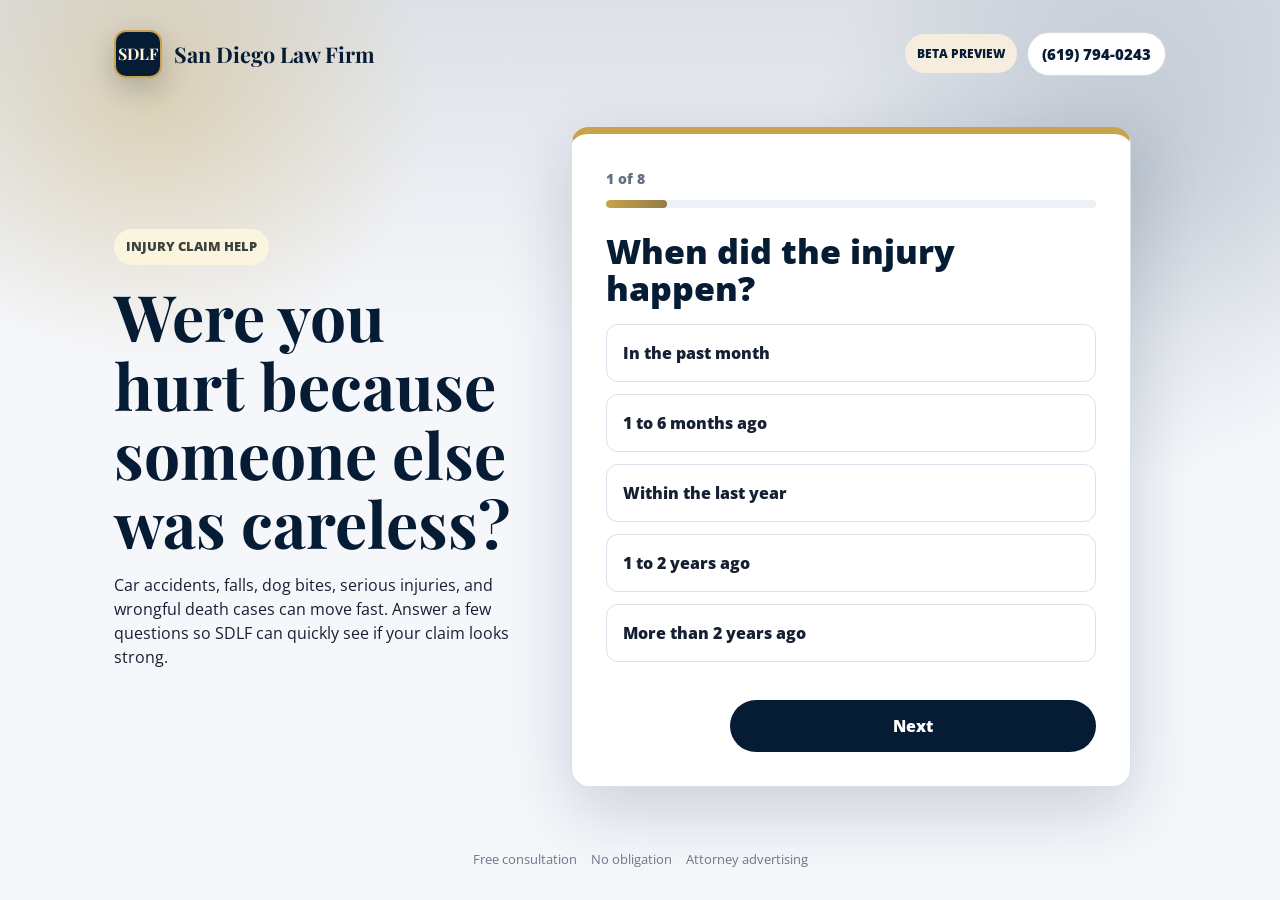
==== public/injuries/index.html @ 2bf50871 "Fix GitHub Pages asset paths" ====
<!doctype html>
<html lang="en">
  <head>
    <meta charset="utf-8">
    <meta name="viewport" content="width=device-width, initial-scale=1">
    <title>California Injury Claim Review | SDLF</title>
    <meta name="description" content="Free injury, car accident, and wrongful death claim review.">
    <link rel="preconnect" href="https://fonts.googleapis.com">
    <link rel="preconnect" href="https://fonts.gstatic.com" crossorigin>
    <link href="https://fonts.googleapis.com/css2?family=Open+Sans:wght@400;600;700;800&family=Playfair+Display:wght@700&display=swap" rel="stylesheet">
    <link rel="stylesheet" href="../styles.css">
  </head>
  <body class="theme-injuries">
    <main class="page-shell">
      <header class="topbar">
        <a class="brand" href="/">
          <span class="brand-mark">SDLF</span>
          <span class="brand-text">San Diego Law Firm</span>
        </a>
        <div class="topbar-actions">
          <span class="beta-badge">Beta preview</span>
          <a class="phone-link" href="tel:6197940243">(619) 794-0243</a>
        </div>
      </header>
      <section class="hero-card">
        <div class="hero-copy">
          <p class="eyebrow">Injury Claim Help</p>
          <h1>Were you hurt because someone else was careless?</h1>
          <p>Car accidents, falls, dog bites, serious injuries, and wrongful death cases can move fast. Answer a few questions so SDLF can quickly see if your claim looks strong.</p>
          <p class="beta-note">Beta preview mode: complete the flow to test the UX and lead scoring. Render deployment will activate database storage and email exports.</p>
        </div>
        <form id="claim-form" class="wizard" novalidate>
          <div class="progress-line"><span id="stepCount">1 of 8</span><div class="progress-track"><span id="progressBar"></span></div></div>
          <section id="stepMount" class="wizard-step is-active"></section>
          <div id="resultBox" class="result-box" hidden><span>Lead qualification</span><strong id="resultTitle"></strong><p id="resultDetail"></p></div>
          <p id="formStatus" class="form-status" role="status"></p>
          <div class="wizard-actions">
            <button id="backButton" class="button button-secondary" type="button">Back</button>
            <button id="nextButton" class="button button-primary" type="button">Next</button>
            <button id="submitButton" class="button button-primary" type="submit">Submit</button>
          </div>
        </form>
      </section>
      <footer class="site-footer"><span>Free consultation</span><span>No obligation</span><span>Attorney advertising</span></footer>
    </main>
    <script>
      window.INTAKE_CONFIG = {
        category: "Injuries / Car Accidents / Wrongful Death",
        thresholds: { strong: 70, review: 42 },
        resultHint: "Treatment, fault, timing, and damages determine whether this should be prioritized.",
        consent: "By submitting, you agree SDLF may call or text you about your request. Submitting does not create an attorney-client relationship.",
        steps: [
          { type: "choice", name: "accidentDate", title: "When did the injury happen?", options: [
            { label: "In the past month", value: "In the past month", score: 15 },
            { label: "1 to 6 months ago", value: "1 to 6 months ago", score: 14 },
            { label: "Within the last year", value: "Within the last year", score: 10 },
            { label: "1 to 2 years ago", value: "1 to 2 years ago", score: 5 },
            { label: "More than 2 years ago", value: "More than 2 years ago", score: -8 }
          ] },
          { type: "choice", name: "injuryType", title: "What type of case is this?", options: [
            { label: "Car accident", value: "Auto accident", score: 12 },
            { label: "Motorcycle or bicycle accident", value: "Motorcycle or bicycle accident", score: 13 },
            { label: "Truck or commercial vehicle accident", value: "Truck accident", score: 16 },
            { label: "Slip, trip, or fall", value: "Slip and fall", score: 8 },
            { label: "Wrongful death", value: "Wrongful death", score: 22, map: { injured: "Fatal injury" } },
            { label: "Other injury", value: "Other injury", score: 5 }
          ] },
          { type: "choice", name: "treatment", title: "How serious was the medical care?", options: [
            { label: "Hospital, surgery, or admitted overnight", value: "4", score: 22, map: { injured: "Yes" } },
            { label: "Emergency room or imaging", value: "2.25", score: 16, map: { injured: "Yes" } },
            { label: "Doctor, specialist, or physical therapy", value: "3", score: 14, map: { injured: "Yes" } },
            { label: "Pain but no treatment yet", value: "1.25", score: 5, map: { injured: "Not sure yet" } },
            { label: "No injury", value: "1", score: -14, map: { injured: "No" } }
          ] },
          { type: "choice", name: "fault", title: "Who seems responsible?", options: [
            { label: "The other person or company", value: "0", score: 18 },
            { label: "Mostly them, maybe some dispute", value: "20", score: 12 },
            { label: "Fault is unclear", value: "50", score: 4 },
            { label: "I may be mostly at fault", value: "75", score: -10 }
          ] },
          { type: "choice", name: "lawyerStatus", title: "Is a lawyer already handling this?", options: [
            { label: "No, I need help", value: "No lawyer", score: 10 },
            { label: "Yes, but I may switch", value: "Considering switch", score: 3 },
            { label: "Yes, I already have a lawyer", value: "Already represented", score: -12 }
          ] },
          { type: "choice", name: "damages", title: "What losses are involved?", options: [
            { label: "Medical bills and missed work", value: "Medical bills and missed work", score: 13 },
            { label: "Long-term injury or disability", value: "Long-term injury or disability", score: 18 },
            { label: "A loved one passed away", value: "Wrongful death damages", score: 24 },
            { label: "Mostly property damage", value: "Property damage", score: -5 },
            { label: "Not sure yet", value: "Unknown damages", score: 4 }
          ] },
          { type: "fields", title: "Tell us the short version.", note: "A few details help separate strong cases from calls that need basic triage.", fields: [
            { type: "textarea", name: "caseSummary", label: "What happened?", placeholder: "Where it happened, what caused it, injuries, treatment, insurance contact, and current pain.", required: true }
          ] },
          { type: "final", title: "Final step", note: "Send this to SDLF for a free case evaluation." }
        ]
      };
    </script>
    <script src="../intake.js"></script>
  </body>
</html>
---- public/styles.css ----
:root {
  --bg: #f5f7fb;
  --panel: #ffffff;
  --ink: #172033;
  --muted: #667085;
  --line: #d9dfeb;
  --brand: #061c35;
  --brand-2: #0d2e52;
  --accent: #c9a24b;
  --accent-soft: #f6edcf;
  --success: #0b6b45;
  --danger: #a83232;
  color-scheme: light;
}

* {
  box-sizing: border-box;
}

body {
  min-height: 100vh;
  margin: 0;
  color: var(--ink);
  background:
    radial-gradient(circle at 12% 10%, color-mix(in srgb, var(--accent) 34%, transparent), transparent 280px),
    radial-gradient(circle at 88% 18%, color-mix(in srgb, var(--brand-2) 18%, transparent), transparent 320px),
    linear-gradient(180deg, color-mix(in srgb, var(--brand) 10%, transparent), transparent 340px),
    var(--bg);
  font-family: "Open Sans", Arial, sans-serif;
  line-height: 1.5;
}

a {
  color: inherit;
  text-decoration: none;
}

button,
input,
select,
textarea {
  font: inherit;
}

.page-shell {
  width: min(1120px, 100%);
  min-height: 100vh;
  margin: 0 auto;
  padding: 22px clamp(16px, 4vw, 34px);
  display: grid;
  grid-template-rows: auto 1fr auto;
}

.topbar {
  display: flex;
  align-items: center;
  justify-content: space-between;
  gap: 18px;
  padding: 8px 0 24px;
}

.topbar-actions {
  display: flex;
  align-items: center;
  gap: 10px;
  flex-wrap: wrap;
  justify-content: flex-end;
}

.beta-badge {
  display: inline-flex;
  align-items: center;
  min-height: 39px;
  padding: 8px 12px;
  border-radius: 999px;
  background: color-mix(in srgb, var(--accent) 18%, #fff);
  color: var(--brand);
  font-size: 0.78rem;
  font-weight: 900;
  text-transform: uppercase;
}

.brand {
  display: inline-flex;
  align-items: center;
  gap: 12px;
  min-width: 0;
}

.brand-mark {
  display: grid;
  place-items: center;
  width: 48px;
  height: 48px;
  background: var(--brand);
  border: 2px solid var(--accent);
  border-radius: 12px;
  box-shadow: 0 10px 28px color-mix(in srgb, var(--brand) 22%, transparent);
  color: #fff7db;
  font-family: "Playfair Display", Georgia, serif;
  font-weight: 700;
}

.brand-text {
  color: var(--brand);
  font-family: "Playfair Display", Georgia, serif;
  font-size: clamp(1.1rem, 2.5vw, 1.35rem);
  font-weight: 700;
  white-space: nowrap;
}

.phone-link,
.home-link {
  padding: 10px 14px;
  border: 1px solid color-mix(in srgb, var(--brand) 16%, transparent);
  border-radius: 999px;
  background: #fff;
  color: var(--brand);
  font-size: 0.92rem;
  font-weight: 800;
}

.hero-card {
  align-self: center;
  display: grid;
  grid-template-columns: minmax(0, 0.92fr) minmax(360px, 560px);
  gap: clamp(24px, 5vw, 56px);
  align-items: center;
  padding: clamp(8px, 2vw, 18px) 0 34px;
}

.hero-copy {
  padding: 6px 0;
}

.eyebrow {
  display: inline-flex;
  width: fit-content;
  margin: 0 0 16px;
  padding: 8px 12px;
  border-radius: 999px;
  background: var(--accent-soft);
  color: color-mix(in srgb, var(--brand) 72%, var(--accent));
  font-size: 0.82rem;
  font-weight: 800;
  letter-spacing: 0;
  text-transform: uppercase;
}

h1,
h2 {
  margin: 0;
  color: var(--brand);
  line-height: 1.08;
}

h1 {
  max-width: 620px;
  font-family: "Playfair Display", Georgia, serif;
  font-size: clamp(2.45rem, 5vw, 4.8rem);
}

.hero-copy p:last-child {
  max-width: 650px;
  margin: 22px 0 0;
  color: #405066;
  font-size: clamp(1rem, 1.7vw, 1.18rem);
}

.beta-note {
  display: none;
  margin-top: 18px;
  padding: 14px 16px;
  border: 1px solid color-mix(in srgb, var(--accent) 42%, #fff);
  border-radius: 14px;
  background: color-mix(in srgb, var(--accent-soft) 76%, #fff);
  color: color-mix(in srgb, var(--brand) 80%, #000);
  font-size: 0.92rem;
  font-weight: 700;
}

.preview-mode .beta-note {
  display: block;
}

.hub-card {
  max-width: 840px;
  margin: auto;
  padding: clamp(26px, 5vw, 46px);
  background: #fff;
  border: 1px solid var(--line);
  border-top: 5px solid var(--accent);
  border-radius: 8px;
  box-shadow: 0 22px 70px rgba(6, 28, 53, 0.1);
}

.hub-links {
  display: grid;
  gap: 14px;
  margin-top: 28px;
}

.hub-links a {
  display: block;
  padding: 18px;
  border: 1px solid var(--line);
  border-radius: 6px;
  font-weight: 800;
}

.hub-links span {
  display: block;
  margin-top: 4px;
  color: var(--muted);
  font-weight: 600;
}

.wizard {
  width: 100%;
  min-height: 610px;
  padding: clamp(20px, 4vw, 34px);
  display: flex;
  flex-direction: column;
  background: var(--panel);
  border: 1px solid var(--line);
  border-top: 7px solid var(--accent);
  border-radius: 18px;
  box-shadow: 0 24px 70px color-mix(in srgb, var(--brand) 18%, transparent);
}

.progress-line {
  display: grid;
  gap: 10px;
  margin-bottom: 24px;
  color: var(--muted);
  font-size: 0.9rem;
  font-weight: 800;
}

.progress-track {
  height: 8px;
  overflow: hidden;
  background: #edf0f6;
  border-radius: 999px;
}

.progress-track span {
  display: block;
  width: 10%;
  height: 100%;
  background: linear-gradient(90deg, var(--accent), color-mix(in srgb, var(--brand) 28%, var(--accent)));
  border-radius: inherit;
  transition: width 180ms ease;
}

.wizard-step {
  display: none;
  flex: 1;
}

.wizard-step.is-active {
  display: block;
}

.wizard-step h2 {
  margin-bottom: 18px;
  font-size: clamp(1.55rem, 3vw, 2.15rem);
  font-weight: 800;
}

.step-note {
  margin: -6px 0 20px;
  color: var(--muted);
  font-size: 0.98rem;
}

.choice-list {
  display: grid;
  gap: 12px;
}

.choice-list button {
  width: 100%;
  min-height: 58px;
  padding: 14px 16px;
  border: 1px solid var(--line);
  position: relative;
  overflow: hidden;
  border-radius: 12px;
  background: #fff;
  color: var(--ink);
  font-weight: 800;
  text-align: left;
  cursor: pointer;
  transition: border-color 140ms ease, background 140ms ease, color 140ms ease, transform 140ms ease;
}

.choice-list button:hover,
.choice-list button.is-selected {
  border-color: var(--accent);
  background: var(--accent-soft);
  color: var(--brand);
  transform: translateY(-1px);
}

.choice-list button::before {
  content: "";
  position: absolute;
  inset: 0 auto 0 0;
  width: 5px;
  background: var(--accent);
  opacity: 0;
  transition: opacity 140ms ease;
}

.choice-list button:hover::before,
.choice-list button.is-selected::before {
  opacity: 1;
}

.field-grid {
  display: grid;
  gap: 14px;
}

.field-label {
  display: grid;
  gap: 8px;
  margin-bottom: 16px;
  color: var(--brand);
  font-size: 0.92rem;
  font-weight: 800;
}

input,
select,
textarea {
  width: 100%;
  border: 1px solid #cfd6e3;
  border-radius: 12px;
  background: #fff;
  color: var(--ink);
  font-weight: 700;
}

input,
select {
  min-height: 52px;
  padding: 0 14px;
}

textarea {
  min-height: 138px;
  padding: 13px 14px;
  resize: vertical;
}

input:focus,
select:focus,
textarea:focus {
  border-color: var(--accent);
  outline: 3px solid color-mix(in srgb, var(--accent) 28%, transparent);
}

.consent {
  display: flex;
  align-items: flex-start;
  gap: 11px;
  margin: 16px 0;
  color: var(--muted);
  font-size: 0.82rem;
  font-weight: 600;
}

.consent input {
  width: 18px;
  min-width: 18px;
  height: 18px;
  min-height: 18px;
  margin-top: 3px;
}

.result-box {
  margin-top: 18px;
  padding: 16px;
  background: var(--accent-soft);
  border: 1px solid color-mix(in srgb, var(--accent) 42%, #fff);
  border-radius: 14px;
}

.result-box span {
  display: block;
  color: color-mix(in srgb, var(--brand) 78%, var(--accent));
  font-size: 0.74rem;
  font-weight: 800;
  text-transform: uppercase;
}

.result-box strong {
  display: block;
  margin-top: 4px;
  color: var(--brand);
  font-family: "Playfair Display", Georgia, serif;
  font-size: clamp(1.7rem, 4vw, 2.35rem);
  line-height: 1;
}

.result-box p {
  margin: 8px 0 0;
  color: #4f5c70;
  font-size: 0.9rem;
}

.form-status {
  min-height: 24px;
  margin: auto 0 14px;
  color: var(--success);
  font-weight: 800;
}

.form-status.error {
  color: var(--danger);
}

.wizard-actions {
  display: grid;
  grid-template-columns: 112px 1fr;
  gap: 12px;
  margin-top: auto;
}

.button {
  min-height: 52px;
  border: 1px solid transparent;
  border-radius: 999px;
  font-weight: 900;
  cursor: pointer;
  transition: transform 140ms ease, background 140ms ease;
}

.button:hover {
  transform: translateY(-1px);
}

.button-primary {
  background: var(--brand);
  color: #fff;
}

.button-primary:hover {
  background: var(--brand-2);
}

.button-secondary {
  background: #fff;
  border-color: var(--line);
  color: var(--brand);
}

#submitButton {
  grid-column: 2;
}

[hidden] {
  display: none !important;
}

.site-footer {
  display: flex;
  flex-wrap: wrap;
  justify-content: center;
  gap: 14px;
  padding: 22px 0 8px;
  color: #6d7788;
  font-size: 0.82rem;
  text-align: center;
}

.site-footer a {
  color: var(--brand);
  font-weight: 800;
}

.theme-injuries {
  --bg: #f5f7fb;
  --brand: #061c35;
  --brand-2: #0d2e52;
  --accent: #c9a24b;
  --accent-soft: #fbf4df;
}

.theme-meso {
  --bg: #f1f6f4;
  --brand: #173b3f;
  --brand-2: #245860;
  --accent: #b88b4a;
  --accent-soft: #f6ead9;
}

.theme-harassment {
  --bg: #f8f5f4;
  --brand: #3f2434;
  --brand-2: #5a3449;
  --accent: #b56b5f;
  --accent-soft: #fae8e3;
}

.theme-sma {
  --bg: #f3f4fb;
  --brand: #202647;
  --brand-2: #303a6b;
  --accent: #6f8df6;
  --accent-soft: #e9edff;
}

.theme-detention {
  --bg: #f4f7fb;
  --brand: #18324f;
  --brand-2: #245c7a;
  --accent: #20b8a5;
  --accent-soft: #dcfbf6;
}

@media (max-width: 900px) {
  .hero-card {
    grid-template-columns: 1fr;
    gap: 24px;
  }

  .hero-copy {
    text-align: center;
  }

  .hero-copy p:last-child,
  h1 {
    margin-left: auto;
    margin-right: auto;
  }

  .wizard {
    min-height: 560px;
  }
}

@media (max-width: 560px) {
  .topbar {
    align-items: flex-start;
    flex-direction: column;
    padding-bottom: 18px;
  }

  .topbar-actions {
    width: 100%;
  }

  .brand-text {
    white-space: normal;
  }

  .phone-link,
  .home-link {
    width: 100%;
    text-align: center;
  }

  .beta-badge {
    width: 100%;
    justify-content: center;
  }

  .wizard {
    min-height: 590px;
    padding: 20px;
  }

  .wizard-actions {
    grid-template-columns: 1fr;
  }

  #submitButton {
    grid-column: auto;
  }
}
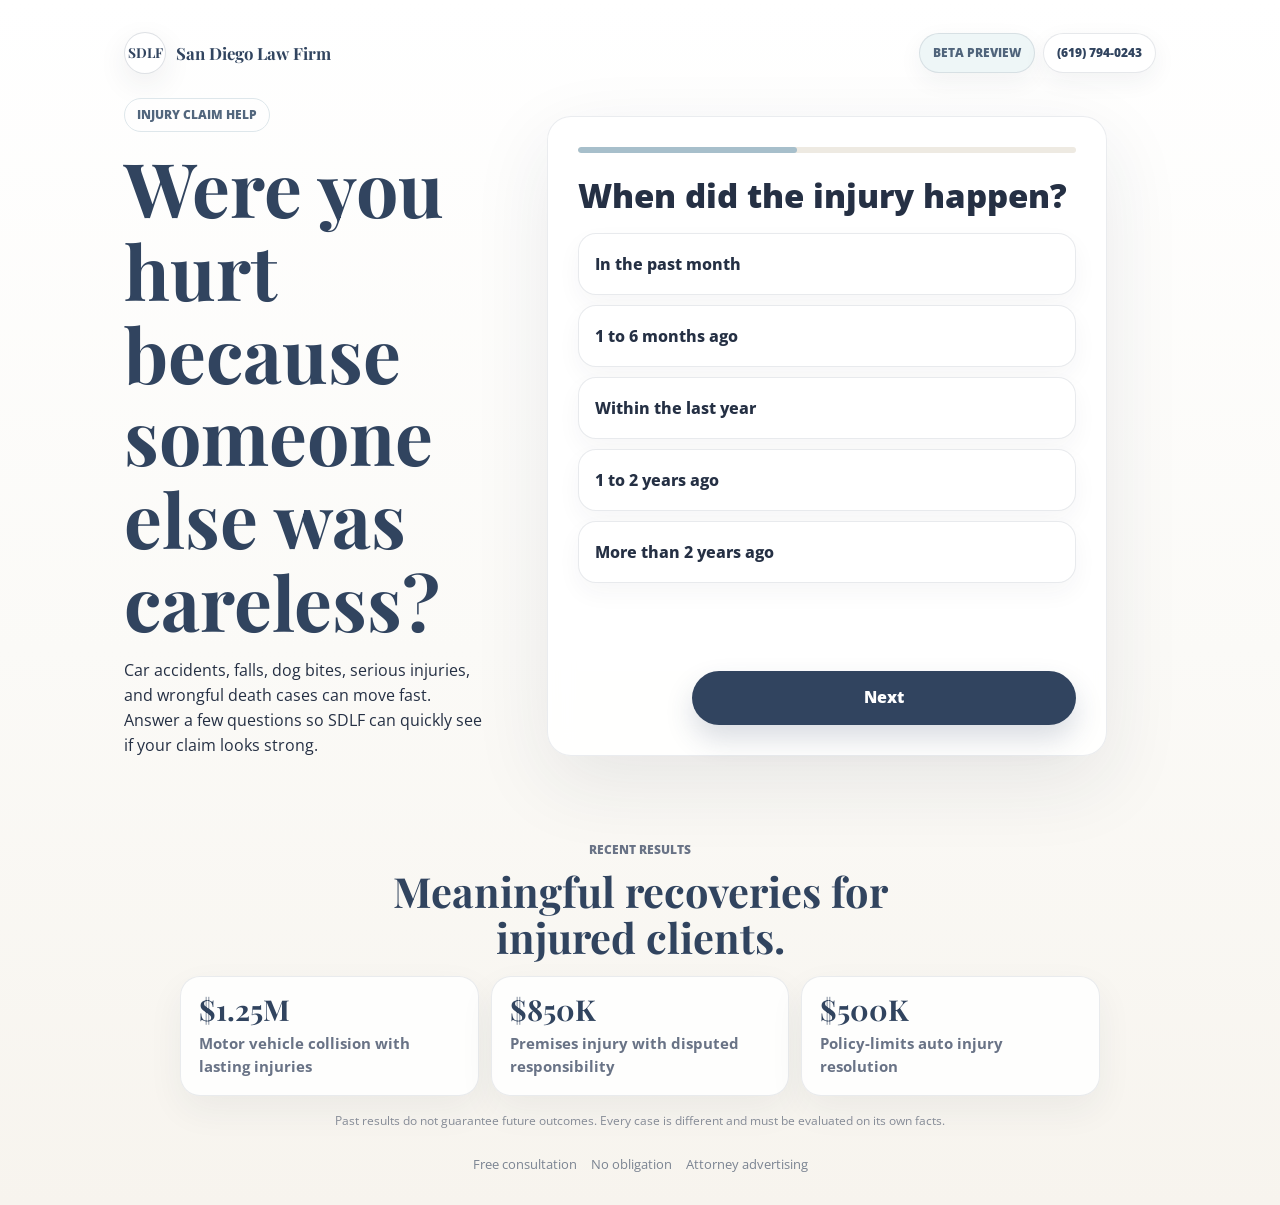
==== commit 3dbc9ef5: "Simplify intake flows and add social proof" ====
--- a/public/injuries/index.html
+++ b/public/injuries/index.html
@@ -30,7 +30,7 @@
           <p class="beta-note">Beta preview mode: complete the flow to test the UX and lead scoring. Render deployment will activate database storage and email exports.</p>
         </div>
         <form id="claim-form" class="wizard" novalidate>
-          <div class="progress-line"><span id="stepCount">1 of 8</span><div class="progress-track"><span id="progressBar"></span></div></div>
+          <div class="progress-line"><span id="stepCount"></span><div class="progress-track"><span id="progressBar"></span></div></div>
           <section id="stepMount" class="wizard-step is-active"></section>
           <div id="resultBox" class="result-box" hidden><span>Lead qualification</span><strong id="resultTitle"></strong><p id="resultDetail"></p></div>
           <p id="formStatus" class="form-status" role="status"></p>
@@ -40,6 +40,15 @@
             <button id="submitButton" class="button button-primary" type="submit">Submit</button>
           </div>
         </form>
+      </section>
+      <section class="social-proof">
+        <div class="social-proof-header"><span>Recent results</span><h2>Meaningful recoveries for injured clients.</h2></div>
+        <div class="result-grid">
+          <div class="settlement-card"><strong>$1.25M</strong><span>Motor vehicle collision with lasting injuries</span></div>
+          <div class="settlement-card"><strong>$850K</strong><span>Premises injury with disputed responsibility</span></div>
+          <div class="settlement-card"><strong>$500K</strong><span>Policy-limits auto injury resolution</span></div>
+        </div>
+        <p class="proof-disclaimer">Past results do not guarantee future outcomes. Every case is different and must be evaluated on its own facts.</p>
       </section>
       <footer class="site-footer"><span>Free consultation</span><span>No obligation</span><span>Attorney advertising</span></footer>
     </main>
@@ -61,9 +70,8 @@
             { label: "Car accident", value: "Auto accident", score: 12 },
             { label: "Motorcycle or bicycle accident", value: "Motorcycle or bicycle accident", score: 13 },
             { label: "Truck or commercial vehicle accident", value: "Truck accident", score: 16 },
-            { label: "Slip, trip, or fall", value: "Slip and fall", score: 8 },
             { label: "Wrongful death", value: "Wrongful death", score: 22, map: { injured: "Fatal injury" } },
-            { label: "Other injury", value: "Other injury", score: 5 }
+            { label: "Other injury or fall", value: "Other injury or fall", score: 7 }
           ] },
           { type: "choice", name: "treatment", title: "How serious was the medical care?", options: [
             { label: "Hospital, surgery, or admitted overnight", value: "4", score: 22, map: { injured: "Yes" } },
@@ -72,28 +80,14 @@
             { label: "Pain but no treatment yet", value: "1.25", score: 5, map: { injured: "Not sure yet" } },
             { label: "No injury", value: "1", score: -14, map: { injured: "No" } }
           ] },
-          { type: "choice", name: "fault", title: "Who seems responsible?", options: [
-            { label: "The other person or company", value: "0", score: 18 },
-            { label: "Mostly them, maybe some dispute", value: "20", score: 12 },
-            { label: "Fault is unclear", value: "50", score: 4 },
-            { label: "I may be mostly at fault", value: "75", score: -10 }
+          { type: "choice", name: "caseStrength", title: "Which best describes the claim?", options: [
+            { label: "Someone else was clearly responsible and there are medical bills", value: "Clear liability with medical damages", score: 28, map: { fault: "0", lawyerStatus: "No lawyer" } },
+            { label: "Fault may be disputed, but there are injuries", value: "Disputed liability with injuries", score: 15, map: { fault: "50" } },
+            { label: "A loved one passed away", value: "Wrongful death damages", score: 28, map: { fault: "0", injured: "Fatal injury" } },
+            { label: "Mostly property damage", value: "Property damage", score: -8, map: { fault: "0" } },
+            { label: "I already have an attorney", value: "Already represented", score: -12, map: { lawyerStatus: "Already represented" } }
           ] },
-          { type: "choice", name: "lawyerStatus", title: "Is a lawyer already handling this?", options: [
-            { label: "No, I need help", value: "No lawyer", score: 10 },
-            { label: "Yes, but I may switch", value: "Considering switch", score: 3 },
-            { label: "Yes, I already have a lawyer", value: "Already represented", score: -12 }
-          ] },
-          { type: "choice", name: "damages", title: "What losses are involved?", options: [
-            { label: "Medical bills and missed work", value: "Medical bills and missed work", score: 13 },
-            { label: "Long-term injury or disability", value: "Long-term injury or disability", score: 18 },
-            { label: "A loved one passed away", value: "Wrongful death damages", score: 24 },
-            { label: "Mostly property damage", value: "Property damage", score: -5 },
-            { label: "Not sure yet", value: "Unknown damages", score: 4 }
-          ] },
-          { type: "fields", title: "Tell us the short version.", note: "A few details help separate strong cases from calls that need basic triage.", fields: [
-            { type: "textarea", name: "caseSummary", label: "What happened?", placeholder: "Where it happened, what caused it, injuries, treatment, insurance contact, and current pain.", required: true }
-          ] },
-          { type: "final", title: "Final step", note: "Send this to SDLF for a free case evaluation." }
+          { type: "final", title: "Where should we send your review?", note: "Share your contact details and SDLF can follow up privately." }
         ]
       };
     </script>
--- a/public/styles.css
+++ b/public/styles.css
@@ -1,20 +1,24 @@
 :root {
-  --bg: #f5f7fb;
+  --bg: #fbfaf7;
   --panel: #ffffff;
-  --ink: #172033;
-  --muted: #667085;
-  --line: #d9dfeb;
-  --brand: #061c35;
-  --brand-2: #0d2e52;
-  --accent: #c9a24b;
-  --accent-soft: #f6edcf;
-  --success: #0b6b45;
-  --danger: #a83232;
+  --ink: #253044;
+  --muted: #697386;
+  --line: #e6e1d8;
+  --brand: #31445f;
+  --brand-2: #24364f;
+  --accent: #9db7c7;
+  --accent-soft: #edf4f6;
+  --success: #2f6b58;
+  --danger: #9f4b4b;
   color-scheme: light;
 }
 
 * {
   box-sizing: border-box;
+}
+
+html {
+  background: var(--bg);
 }
 
 body {
@@ -22,12 +26,10 @@
   margin: 0;
   color: var(--ink);
   background:
-    radial-gradient(circle at 12% 10%, color-mix(in srgb, var(--accent) 34%, transparent), transparent 280px),
-    radial-gradient(circle at 88% 18%, color-mix(in srgb, var(--brand-2) 18%, transparent), transparent 320px),
-    linear-gradient(180deg, color-mix(in srgb, var(--brand) 10%, transparent), transparent 340px),
-    var(--bg);
+    linear-gradient(180deg, #ffffff 0%, var(--bg) 54%, #f7f4ee 100%);
   font-family: "Open Sans", Arial, sans-serif;
-  line-height: 1.5;
+  line-height: 1.55;
+  letter-spacing: 0;
 }
 
 a {
@@ -46,7 +48,7 @@
   width: min(1120px, 100%);
   min-height: 100vh;
   margin: 0 auto;
-  padding: 22px clamp(16px, 4vw, 34px);
+  padding: 18px 18px 20px;
   display: grid;
   grid-template-rows: auto 1fr auto;
 }
@@ -55,95 +57,96 @@
   display: flex;
   align-items: center;
   justify-content: space-between;
-  gap: 18px;
-  padding: 8px 0 24px;
+  gap: 14px;
+  padding: 4px 0 24px;
 }
 
 .topbar-actions {
   display: flex;
   align-items: center;
-  gap: 10px;
+  justify-content: flex-end;
+  gap: 8px;
   flex-wrap: wrap;
-  justify-content: flex-end;
-}
-
-.beta-badge {
-  display: inline-flex;
-  align-items: center;
-  min-height: 39px;
-  padding: 8px 12px;
-  border-radius: 999px;
-  background: color-mix(in srgb, var(--accent) 18%, #fff);
-  color: var(--brand);
-  font-size: 0.78rem;
-  font-weight: 900;
-  text-transform: uppercase;
 }
 
 .brand {
   display: inline-flex;
   align-items: center;
-  gap: 12px;
+  gap: 10px;
   min-width: 0;
 }
 
 .brand-mark {
   display: grid;
   place-items: center;
-  width: 48px;
-  height: 48px;
-  background: var(--brand);
-  border: 2px solid var(--accent);
-  border-radius: 12px;
-  box-shadow: 0 10px 28px color-mix(in srgb, var(--brand) 22%, transparent);
-  color: #fff7db;
+  width: 42px;
+  height: 42px;
+  border: 1px solid color-mix(in srgb, var(--brand) 16%, transparent);
+  border-radius: 50%;
+  background: #fff;
+  color: var(--brand);
   font-family: "Playfair Display", Georgia, serif;
+  font-size: 0.86rem;
   font-weight: 700;
+  box-shadow: 0 10px 30px rgba(35, 48, 68, 0.08);
 }
 
 .brand-text {
   color: var(--brand);
   font-family: "Playfair Display", Georgia, serif;
-  font-size: clamp(1.1rem, 2.5vw, 1.35rem);
+  font-size: 1.05rem;
   font-weight: 700;
   white-space: nowrap;
 }
 
+.beta-badge,
 .phone-link,
 .home-link {
-  padding: 10px 14px;
-  border: 1px solid color-mix(in srgb, var(--brand) 16%, transparent);
+  min-height: 38px;
+  padding: 9px 13px;
+  display: inline-flex;
+  align-items: center;
+  justify-content: center;
+  border: 1px solid rgba(49, 68, 95, 0.12);
   border-radius: 999px;
-  background: #fff;
-  color: var(--brand);
-  font-size: 0.92rem;
-  font-weight: 800;
+  background: rgba(255, 255, 255, 0.78);
+  color: var(--brand);
+  font-size: 0.78rem;
+  font-weight: 800;
+  box-shadow: 0 8px 24px rgba(35, 48, 68, 0.06);
+}
+
+.beta-badge {
+  background: var(--accent-soft);
+  color: color-mix(in srgb, var(--brand) 74%, var(--accent));
+  text-transform: uppercase;
 }
 
 .hero-card {
   align-self: center;
   display: grid;
-  grid-template-columns: minmax(0, 0.92fr) minmax(360px, 560px);
-  gap: clamp(24px, 5vw, 56px);
-  align-items: center;
-  padding: clamp(8px, 2vw, 18px) 0 34px;
+  grid-template-columns: 1fr;
+  gap: 22px;
+  padding: 0 0 30px;
 }
 
 .hero-copy {
-  padding: 6px 0;
+  max-width: 720px;
+  margin: 0 auto;
+  text-align: center;
 }
 
 .eyebrow {
   display: inline-flex;
   width: fit-content;
-  margin: 0 0 16px;
-  padding: 8px 12px;
+  margin: 0 0 14px;
+  padding: 7px 12px;
+  border: 1px solid color-mix(in srgb, var(--accent) 38%, #fff);
   border-radius: 999px;
-  background: var(--accent-soft);
+  background: rgba(255, 255, 255, 0.72);
   color: color-mix(in srgb, var(--brand) 72%, var(--accent));
-  font-size: 0.82rem;
-  font-weight: 800;
-  letter-spacing: 0;
+  font-size: 0.73rem;
+  font-weight: 800;
   text-transform: uppercase;
 }
 
@@ -151,61 +154,72 @@
 h2 {
   margin: 0;
   color: var(--brand);
-  line-height: 1.08;
+  line-height: 1.1;
 }
 
 h1 {
-  max-width: 620px;
+  max-width: 680px;
+  margin: 0 auto;
   font-family: "Playfair Display", Georgia, serif;
-  font-size: clamp(2.45rem, 5vw, 4.8rem);
+  font-size: clamp(2.35rem, 10vw, 4.7rem);
+  font-weight: 700;
 }
 
 .hero-copy p:last-child {
   max-width: 650px;
-  margin: 22px 0 0;
-  color: #405066;
-  font-size: clamp(1rem, 1.7vw, 1.18rem);
+  margin: 18px auto 0;
+  color: var(--muted);
+  font-size: 1rem;
 }
 
 .beta-note {
   display: none;
-  margin-top: 18px;
-  padding: 14px 16px;
-  border: 1px solid color-mix(in srgb, var(--accent) 42%, #fff);
-  border-radius: 14px;
-  background: color-mix(in srgb, var(--accent-soft) 76%, #fff);
-  color: color-mix(in srgb, var(--brand) 80%, #000);
-  font-size: 0.92rem;
-  font-weight: 700;
+  max-width: 600px;
+  margin-top: 16px;
+  padding: 13px 15px;
+  border: 1px solid color-mix(in srgb, var(--accent) 32%, #fff);
+  border-radius: 16px;
+  background: rgba(255, 255, 255, 0.72);
+  color: color-mix(in srgb, var(--brand) 78%, #111);
+  font-size: 0.88rem;
+  font-weight: 650;
 }
 
 .preview-mode .beta-note {
   display: block;
 }
 
+.hub-card,
+.wizard {
+  width: 100%;
+  max-width: 620px;
+  margin: 0 auto;
+  background: rgba(255, 255, 255, 0.9);
+  border: 1px solid rgba(49, 68, 95, 0.1);
+  border-radius: 24px;
+  box-shadow: 0 26px 80px rgba(37, 48, 68, 0.09);
+  backdrop-filter: blur(12px);
+}
+
 .hub-card {
-  max-width: 840px;
-  margin: auto;
-  padding: clamp(26px, 5vw, 46px);
+  align-self: center;
+  padding: 28px;
+}
+
+.hub-links {
+  display: grid;
+  gap: 12px;
+  margin-top: 26px;
+}
+
+.hub-links a {
+  display: block;
+  padding: 17px;
+  border: 1px solid rgba(49, 68, 95, 0.1);
+  border-radius: 18px;
   background: #fff;
-  border: 1px solid var(--line);
-  border-top: 5px solid var(--accent);
-  border-radius: 8px;
-  box-shadow: 0 22px 70px rgba(6, 28, 53, 0.1);
-}
-
-.hub-links {
-  display: grid;
-  gap: 14px;
-  margin-top: 28px;
-}
-
-.hub-links a {
-  display: block;
-  padding: 18px;
-  border: 1px solid var(--line);
-  border-radius: 6px;
-  font-weight: 800;
+  font-weight: 800;
+  box-shadow: 0 10px 26px rgba(37, 48, 68, 0.04);
 }
 
 .hub-links span {
@@ -216,31 +230,26 @@
 }
 
 .wizard {
-  width: 100%;
-  min-height: 610px;
-  padding: clamp(20px, 4vw, 34px);
+  min-height: 600px;
+  padding: 22px;
   display: flex;
   flex-direction: column;
-  background: var(--panel);
-  border: 1px solid var(--line);
-  border-top: 7px solid var(--accent);
-  border-radius: 18px;
-  box-shadow: 0 24px 70px color-mix(in srgb, var(--brand) 18%, transparent);
 }
 
 .progress-line {
   display: grid;
-  gap: 10px;
+  gap: 0;
   margin-bottom: 24px;
-  color: var(--muted);
-  font-size: 0.9rem;
-  font-weight: 800;
+}
+
+.progress-line > span {
+  display: none;
 }
 
 .progress-track {
-  height: 8px;
+  height: 6px;
   overflow: hidden;
-  background: #edf0f6;
+  background: #eeeae2;
   border-radius: 999px;
 }
 
@@ -248,7 +257,7 @@
   display: block;
   width: 10%;
   height: 100%;
-  background: linear-gradient(90deg, var(--accent), color-mix(in srgb, var(--brand) 28%, var(--accent)));
+  background: var(--accent);
   border-radius: inherit;
   transition: width 180ms ease;
 }
@@ -264,71 +273,58 @@
 
 .wizard-step h2 {
   margin-bottom: 18px;
-  font-size: clamp(1.55rem, 3vw, 2.15rem);
-  font-weight: 800;
+  color: var(--ink);
+  font-size: clamp(1.45rem, 7vw, 2.05rem);
+  font-weight: 800;
+  line-height: 1.18;
 }
 
 .step-note {
-  margin: -6px 0 20px;
+  margin: -5px 0 18px;
   color: var(--muted);
-  font-size: 0.98rem;
+  font-size: 0.95rem;
 }
 
 .choice-list {
   display: grid;
-  gap: 12px;
+  gap: 10px;
 }
 
 .choice-list button {
   width: 100%;
-  min-height: 58px;
-  padding: 14px 16px;
-  border: 1px solid var(--line);
-  position: relative;
-  overflow: hidden;
-  border-radius: 12px;
+  min-height: 62px;
+  padding: 15px 16px;
+  border: 1px solid rgba(49, 68, 95, 0.11);
+  border-radius: 18px;
   background: #fff;
   color: var(--ink);
-  font-weight: 800;
+  font-weight: 750;
   text-align: left;
   cursor: pointer;
-  transition: border-color 140ms ease, background 140ms ease, color 140ms ease, transform 140ms ease;
+  box-shadow: 0 10px 24px rgba(37, 48, 68, 0.045);
+  transition: border-color 140ms ease, background 140ms ease, color 140ms ease, transform 140ms ease, box-shadow 140ms ease;
 }
 
 .choice-list button:hover,
 .choice-list button.is-selected {
-  border-color: var(--accent);
+  border-color: color-mix(in srgb, var(--accent) 68%, var(--brand));
   background: var(--accent-soft);
   color: var(--brand);
   transform: translateY(-1px);
-}
-
-.choice-list button::before {
-  content: "";
-  position: absolute;
-  inset: 0 auto 0 0;
-  width: 5px;
-  background: var(--accent);
-  opacity: 0;
-  transition: opacity 140ms ease;
-}
-
-.choice-list button:hover::before,
-.choice-list button.is-selected::before {
-  opacity: 1;
+  box-shadow: 0 14px 28px rgba(37, 48, 68, 0.07);
 }
 
 .field-grid {
   display: grid;
-  gap: 14px;
+  gap: 12px;
 }
 
 .field-label {
   display: grid;
   gap: 8px;
-  margin-bottom: 16px;
-  color: var(--brand);
-  font-size: 0.92rem;
+  margin-bottom: 14px;
+  color: var(--brand);
+  font-size: 0.9rem;
   font-weight: 800;
 }
 
@@ -336,16 +332,16 @@
 select,
 textarea {
   width: 100%;
-  border: 1px solid #cfd6e3;
-  border-radius: 12px;
+  border: 1px solid rgba(49, 68, 95, 0.14);
+  border-radius: 16px;
   background: #fff;
   color: var(--ink);
-  font-weight: 700;
+  font-weight: 650;
 }
 
 input,
 select {
-  min-height: 52px;
+  min-height: 54px;
   padding: 0 14px;
 }
 
@@ -358,8 +354,8 @@
 input:focus,
 select:focus,
 textarea:focus {
-  border-color: var(--accent);
-  outline: 3px solid color-mix(in srgb, var(--accent) 28%, transparent);
+  border-color: color-mix(in srgb, var(--accent) 72%, var(--brand));
+  outline: 4px solid color-mix(in srgb, var(--accent) 22%, transparent);
 }
 
 .consent {
@@ -384,14 +380,14 @@
   margin-top: 18px;
   padding: 16px;
   background: var(--accent-soft);
-  border: 1px solid color-mix(in srgb, var(--accent) 42%, #fff);
-  border-radius: 14px;
+  border: 1px solid color-mix(in srgb, var(--accent) 36%, #fff);
+  border-radius: 18px;
 }
 
 .result-box span {
   display: block;
   color: color-mix(in srgb, var(--brand) 78%, var(--accent));
-  font-size: 0.74rem;
+  font-size: 0.72rem;
   font-weight: 800;
   text-transform: uppercase;
 }
@@ -401,14 +397,14 @@
   margin-top: 4px;
   color: var(--brand);
   font-family: "Playfair Display", Georgia, serif;
-  font-size: clamp(1.7rem, 4vw, 2.35rem);
+  font-size: clamp(1.65rem, 8vw, 2.2rem);
   line-height: 1;
 }
 
 .result-box p {
   margin: 8px 0 0;
-  color: #4f5c70;
-  font-size: 0.9rem;
+  color: var(--muted);
+  font-size: 0.88rem;
 }
 
 .form-status {
@@ -424,18 +420,18 @@
 
 .wizard-actions {
   display: grid;
-  grid-template-columns: 112px 1fr;
-  gap: 12px;
+  grid-template-columns: 104px 1fr;
+  gap: 10px;
   margin-top: auto;
 }
 
 .button {
-  min-height: 52px;
+  min-height: 54px;
   border: 1px solid transparent;
   border-radius: 999px;
-  font-weight: 900;
+  font-weight: 850;
   cursor: pointer;
-  transition: transform 140ms ease, background 140ms ease;
+  transition: transform 140ms ease, background 140ms ease, box-shadow 140ms ease;
 }
 
 .button:hover {
@@ -445,6 +441,7 @@
 .button-primary {
   background: var(--brand);
   color: #fff;
+  box-shadow: 0 14px 28px color-mix(in srgb, var(--brand) 18%, transparent);
 }
 
 .button-primary:hover {
@@ -453,7 +450,7 @@
 
 .button-secondary {
   background: #fff;
-  border-color: var(--line);
+  border-color: rgba(49, 68, 95, 0.12);
   color: var(--brand);
 }
 
@@ -470,9 +467,9 @@
   flex-wrap: wrap;
   justify-content: center;
   gap: 14px;
-  padding: 22px 0 8px;
-  color: #6d7788;
-  font-size: 0.82rem;
+  padding: 22px 0 6px;
+  color: #7b8492;
+  font-size: 0.8rem;
   text-align: center;
 }
 
@@ -481,72 +478,150 @@
   font-weight: 800;
 }
 
+.social-proof {
+  width: 100%;
+  max-width: 920px;
+  margin: 8px auto 0;
+  padding: 24px 0 2px;
+}
+
+.social-proof-header {
+  max-width: 620px;
+  margin: 0 auto 16px;
+  text-align: center;
+}
+
+.social-proof-header span {
+  color: var(--muted);
+  font-size: 0.76rem;
+  font-weight: 800;
+  text-transform: uppercase;
+}
+
+.social-proof-header h2 {
+  margin-top: 8px;
+  font-family: "Playfair Display", Georgia, serif;
+  font-size: clamp(1.8rem, 7vw, 2.6rem);
+}
+
+.result-grid {
+  display: grid;
+  gap: 12px;
+}
+
+.settlement-card {
+  padding: 18px;
+  border: 1px solid rgba(49, 68, 95, 0.1);
+  border-radius: 20px;
+  background: rgba(255, 255, 255, 0.84);
+  box-shadow: 0 14px 36px rgba(37, 48, 68, 0.06);
+}
+
+.settlement-card strong {
+  display: block;
+  color: var(--brand);
+  font-family: "Playfair Display", Georgia, serif;
+  font-size: 1.8rem;
+  line-height: 1;
+}
+
+.settlement-card span {
+  display: block;
+  margin-top: 8px;
+  color: var(--muted);
+  font-size: 0.92rem;
+  font-weight: 700;
+}
+
+.proof-disclaimer {
+  max-width: 760px;
+  margin: 16px auto 0;
+  color: #858b96;
+  font-size: 0.76rem;
+  text-align: center;
+}
+
 .theme-injuries {
-  --bg: #f5f7fb;
-  --brand: #061c35;
-  --brand-2: #0d2e52;
-  --accent: #c9a24b;
-  --accent-soft: #fbf4df;
+  --bg: #fbfaf7;
+  --brand: #31445f;
+  --brand-2: #253851;
+  --accent: #a7bfcb;
+  --accent-soft: #eef6f7;
 }
 
 .theme-meso {
-  --bg: #f1f6f4;
-  --brand: #173b3f;
-  --brand-2: #245860;
-  --accent: #b88b4a;
-  --accent-soft: #f6ead9;
+  --bg: #fbfaf5;
+  --brand: #38524d;
+  --brand-2: #2c403c;
+  --accent: #c9b48f;
+  --accent-soft: #f7f1e7;
 }
 
 .theme-harassment {
-  --bg: #f8f5f4;
-  --brand: #3f2434;
-  --brand-2: #5a3449;
-  --accent: #b56b5f;
-  --accent-soft: #fae8e3;
+  --bg: #fcf8f7;
+  --brand: #5c4654;
+  --brand-2: #46353f;
+  --accent: #d6a7a0;
+  --accent-soft: #faeeee;
 }
 
 .theme-sma {
-  --bg: #f3f4fb;
-  --brand: #202647;
-  --brand-2: #303a6b;
-  --accent: #6f8df6;
-  --accent-soft: #e9edff;
+  --bg: #f9f9fd;
+  --brand: #424a69;
+  --brand-2: #343a52;
+  --accent: #b8c4e6;
+  --accent-soft: #f0f3fb;
 }
 
 .theme-detention {
-  --bg: #f4f7fb;
-  --brand: #18324f;
-  --brand-2: #245c7a;
-  --accent: #20b8a5;
-  --accent-soft: #dcfbf6;
-}
-
-@media (max-width: 900px) {
+  --bg: #f8fbfa;
+  --brand: #2f5360;
+  --brand-2: #24414b;
+  --accent: #9bcfc5;
+  --accent-soft: #edf8f6;
+}
+
+@media (min-width: 780px) {
+  .page-shell {
+    padding: 28px clamp(26px, 4vw, 44px) 24px;
+  }
+
   .hero-card {
-    grid-template-columns: 1fr;
-    gap: 24px;
+    grid-template-columns: minmax(0, 0.88fr) minmax(420px, 560px);
+    align-items: center;
+    gap: clamp(34px, 5vw, 64px);
   }
 
   .hero-copy {
-    text-align: center;
-  }
-
-  .hero-copy p:last-child,
-  h1 {
-    margin-left: auto;
-    margin-right: auto;
+    margin: 0;
+    text-align: left;
+  }
+
+  h1,
+  .hero-copy p:last-child {
+    margin-left: 0;
+    margin-right: 0;
   }
 
   .wizard {
-    min-height: 560px;
+    min-height: 640px;
+    padding: 30px;
+  }
+
+  .result-grid {
+    grid-template-columns: repeat(3, 1fr);
   }
 }
 
 @media (max-width: 560px) {
+  .page-shell {
+    padding: 14px 14px 18px;
+  }
+
   .topbar {
     align-items: flex-start;
     flex-direction: column;
-    padding-bottom: 18px;
+    padding-bottom: 20px;
   }
 
   .topbar-actions {
@@ -558,19 +633,13 @@
   }
 
   .phone-link,
-  .home-link {
-    width: 100%;
-    text-align: center;
-  }
-
+  .home-link,
   .beta-badge {
-    width: 100%;
-    justify-content: center;
+    flex: 1 1 auto;
   }
 
   .wizard {
-    min-height: 590px;
-    padding: 20px;
+    min-height: 600px;
   }
 
   .wizard-actions {
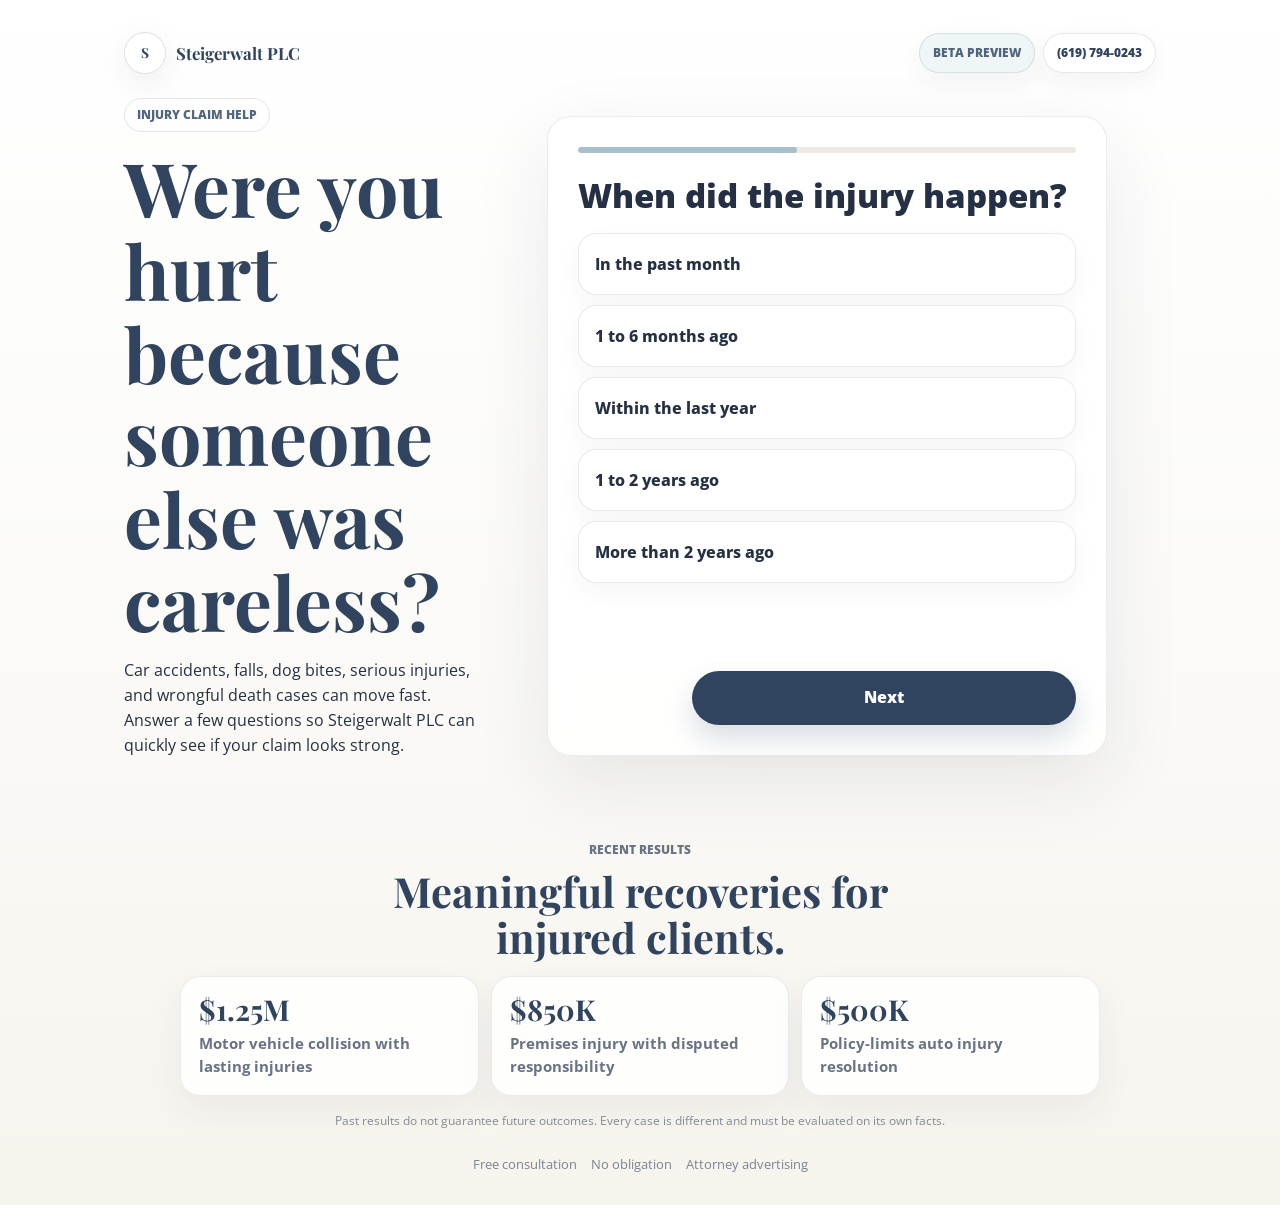
==== commit e895945d: "Update branding to Steigerwalt PLC" ====
--- a/public/injuries/index.html
+++ b/public/injuries/index.html
@@ -3,7 +3,7 @@
   <head>
     <meta charset="utf-8">
     <meta name="viewport" content="width=device-width, initial-scale=1">
-    <title>California Injury Claim Review | SDLF</title>
+    <title>California Injury Claim Review | Steigerwalt PLC</title>
     <meta name="description" content="Free injury, car accident, and wrongful death claim review.">
     <link rel="preconnect" href="https://fonts.googleapis.com">
     <link rel="preconnect" href="https://fonts.gstatic.com" crossorigin>
@@ -14,8 +14,8 @@
     <main class="page-shell">
       <header class="topbar">
         <a class="brand" href="/">
-          <span class="brand-mark">SDLF</span>
-          <span class="brand-text">San Diego Law Firm</span>
+          <span class="brand-mark">S</span>
+          <span class="brand-text">Steigerwalt PLC</span>
         </a>
         <div class="topbar-actions">
           <span class="beta-badge">Beta preview</span>
@@ -26,7 +26,7 @@
         <div class="hero-copy">
           <p class="eyebrow">Injury Claim Help</p>
           <h1>Were you hurt because someone else was careless?</h1>
-          <p>Car accidents, falls, dog bites, serious injuries, and wrongful death cases can move fast. Answer a few questions so SDLF can quickly see if your claim looks strong.</p>
+          <p>Car accidents, falls, dog bites, serious injuries, and wrongful death cases can move fast. Answer a few questions so Steigerwalt PLC can quickly see if your claim looks strong.</p>
           <p class="beta-note">Beta preview mode: complete the flow to test the UX and lead scoring. Render deployment will activate database storage and email exports.</p>
         </div>
         <form id="claim-form" class="wizard" novalidate>
@@ -57,7 +57,7 @@
         category: "Injuries / Car Accidents / Wrongful Death",
         thresholds: { strong: 70, review: 42 },
         resultHint: "Treatment, fault, timing, and damages determine whether this should be prioritized.",
-        consent: "By submitting, you agree SDLF may call or text you about your request. Submitting does not create an attorney-client relationship.",
+        consent: "By submitting, you agree Steigerwalt PLC may call or text you about your request. Submitting does not create an attorney-client relationship.",
         steps: [
           { type: "choice", name: "accidentDate", title: "When did the injury happen?", options: [
             { label: "In the past month", value: "In the past month", score: 15 },
@@ -87,7 +87,7 @@
             { label: "Mostly property damage", value: "Property damage", score: -8, map: { fault: "0" } },
             { label: "I already have an attorney", value: "Already represented", score: -12, map: { lawyerStatus: "Already represented" } }
           ] },
-          { type: "final", title: "Where should we send your review?", note: "Share your contact details and SDLF can follow up privately." }
+          { type: "final", title: "Where should we send your review?", note: "Share your contact details and Steigerwalt PLC can follow up privately." }
         ]
       };
     </script>
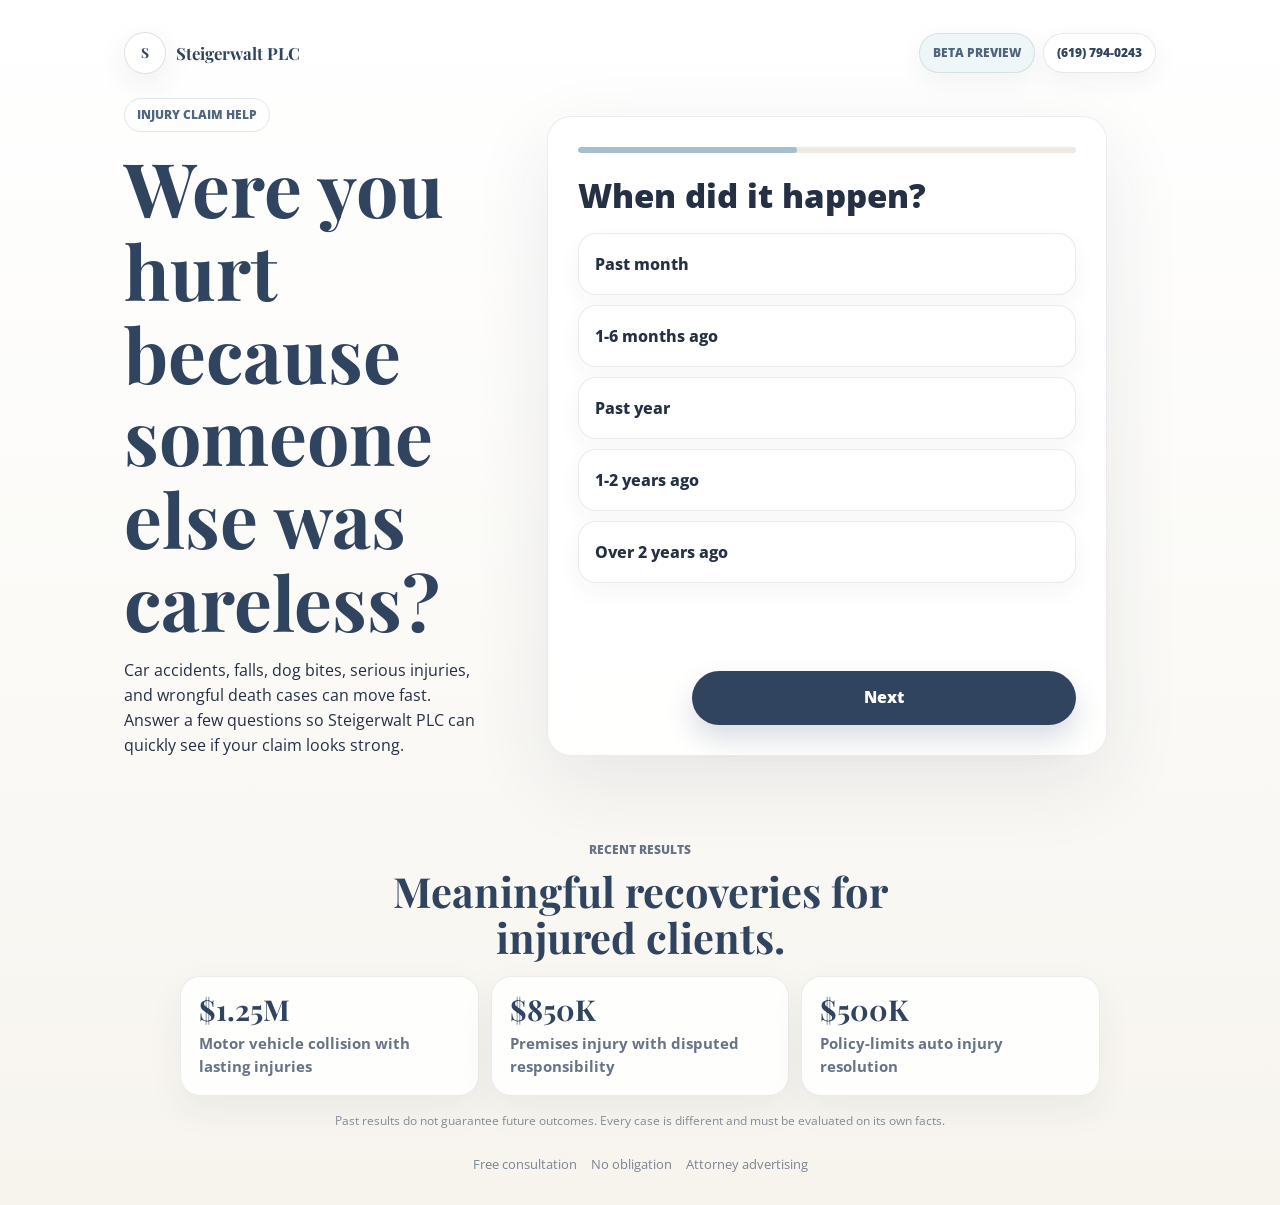
==== commit b2e1f3ea: "Tighten intake questions" ====
--- a/public/injuries/index.html
+++ b/public/injuries/index.html
@@ -59,35 +59,35 @@
         resultHint: "Treatment, fault, timing, and damages determine whether this should be prioritized.",
         consent: "By submitting, you agree Steigerwalt PLC may call or text you about your request. Submitting does not create an attorney-client relationship.",
         steps: [
-          { type: "choice", name: "accidentDate", title: "When did the injury happen?", options: [
-            { label: "In the past month", value: "In the past month", score: 15 },
-            { label: "1 to 6 months ago", value: "1 to 6 months ago", score: 14 },
-            { label: "Within the last year", value: "Within the last year", score: 10 },
-            { label: "1 to 2 years ago", value: "1 to 2 years ago", score: 5 },
-            { label: "More than 2 years ago", value: "More than 2 years ago", score: -8 }
+          { type: "choice", name: "accidentDate", title: "When did it happen?", options: [
+            { label: "Past month", value: "In the past month", score: 15 },
+            { label: "1-6 months ago", value: "1 to 6 months ago", score: 14 },
+            { label: "Past year", value: "Within the last year", score: 10 },
+            { label: "1-2 years ago", value: "1 to 2 years ago", score: 5 },
+            { label: "Over 2 years ago", value: "More than 2 years ago", score: -8 }
           ] },
-          { type: "choice", name: "injuryType", title: "What type of case is this?", options: [
+          { type: "choice", name: "injuryType", title: "What happened?", options: [
             { label: "Car accident", value: "Auto accident", score: 12 },
-            { label: "Motorcycle or bicycle accident", value: "Motorcycle or bicycle accident", score: 13 },
-            { label: "Truck or commercial vehicle accident", value: "Truck accident", score: 16 },
+            { label: "Motorcycle or bicycle", value: "Motorcycle or bicycle", score: 13 },
+            { label: "Truck accident", value: "Truck accident", score: 16 },
             { label: "Wrongful death", value: "Wrongful death", score: 22, map: { injured: "Fatal injury" } },
             { label: "Other injury or fall", value: "Other injury or fall", score: 7 }
           ] },
-          { type: "choice", name: "treatment", title: "How serious was the medical care?", options: [
-            { label: "Hospital, surgery, or admitted overnight", value: "4", score: 22, map: { injured: "Yes" } },
-            { label: "Emergency room or imaging", value: "2.25", score: 16, map: { injured: "Yes" } },
-            { label: "Doctor, specialist, or physical therapy", value: "3", score: 14, map: { injured: "Yes" } },
-            { label: "Pain but no treatment yet", value: "1.25", score: 5, map: { injured: "Not sure yet" } },
+          { type: "choice", name: "treatment", title: "Medical care?", options: [
+            { label: "Hospital or surgery", value: "4", score: 22, map: { injured: "Yes" } },
+            { label: "ER or imaging", value: "2.25", score: 16, map: { injured: "Yes" } },
+            { label: "Doctor or therapy", value: "3", score: 14, map: { injured: "Yes" } },
+            { label: "Pain, no care yet", value: "1.25", score: 5, map: { injured: "Not sure yet" } },
             { label: "No injury", value: "1", score: -14, map: { injured: "No" } }
           ] },
-          { type: "choice", name: "caseStrength", title: "Which best describes the claim?", options: [
-            { label: "Someone else was clearly responsible and there are medical bills", value: "Clear liability with medical damages", score: 28, map: { fault: "0", lawyerStatus: "No lawyer" } },
-            { label: "Fault may be disputed, but there are injuries", value: "Disputed liability with injuries", score: 15, map: { fault: "50" } },
-            { label: "A loved one passed away", value: "Wrongful death damages", score: 28, map: { fault: "0", injured: "Fatal injury" } },
+          { type: "choice", name: "caseStrength", title: "Claim status?", options: [
+            { label: "Clear fault + medical bills", value: "Clear liability with medical damages", score: 28, map: { fault: "0", lawyerStatus: "No lawyer" } },
+            { label: "Fault disputed + injuries", value: "Disputed liability with injuries", score: 15, map: { fault: "50" } },
+            { label: "Loved one passed away", value: "Wrongful death damages", score: 28, map: { fault: "0", injured: "Fatal injury" } },
             { label: "Mostly property damage", value: "Property damage", score: -8, map: { fault: "0" } },
-            { label: "I already have an attorney", value: "Already represented", score: -12, map: { lawyerStatus: "Already represented" } }
+            { label: "Already have attorney", value: "Already represented", score: -12, map: { lawyerStatus: "Already represented" } }
           ] },
-          { type: "final", title: "Where should we send your review?", note: "Share your contact details and Steigerwalt PLC can follow up privately." }
+          { type: "final", title: "Contact info", note: "Private follow-up only." }
         ]
       };
     </script>
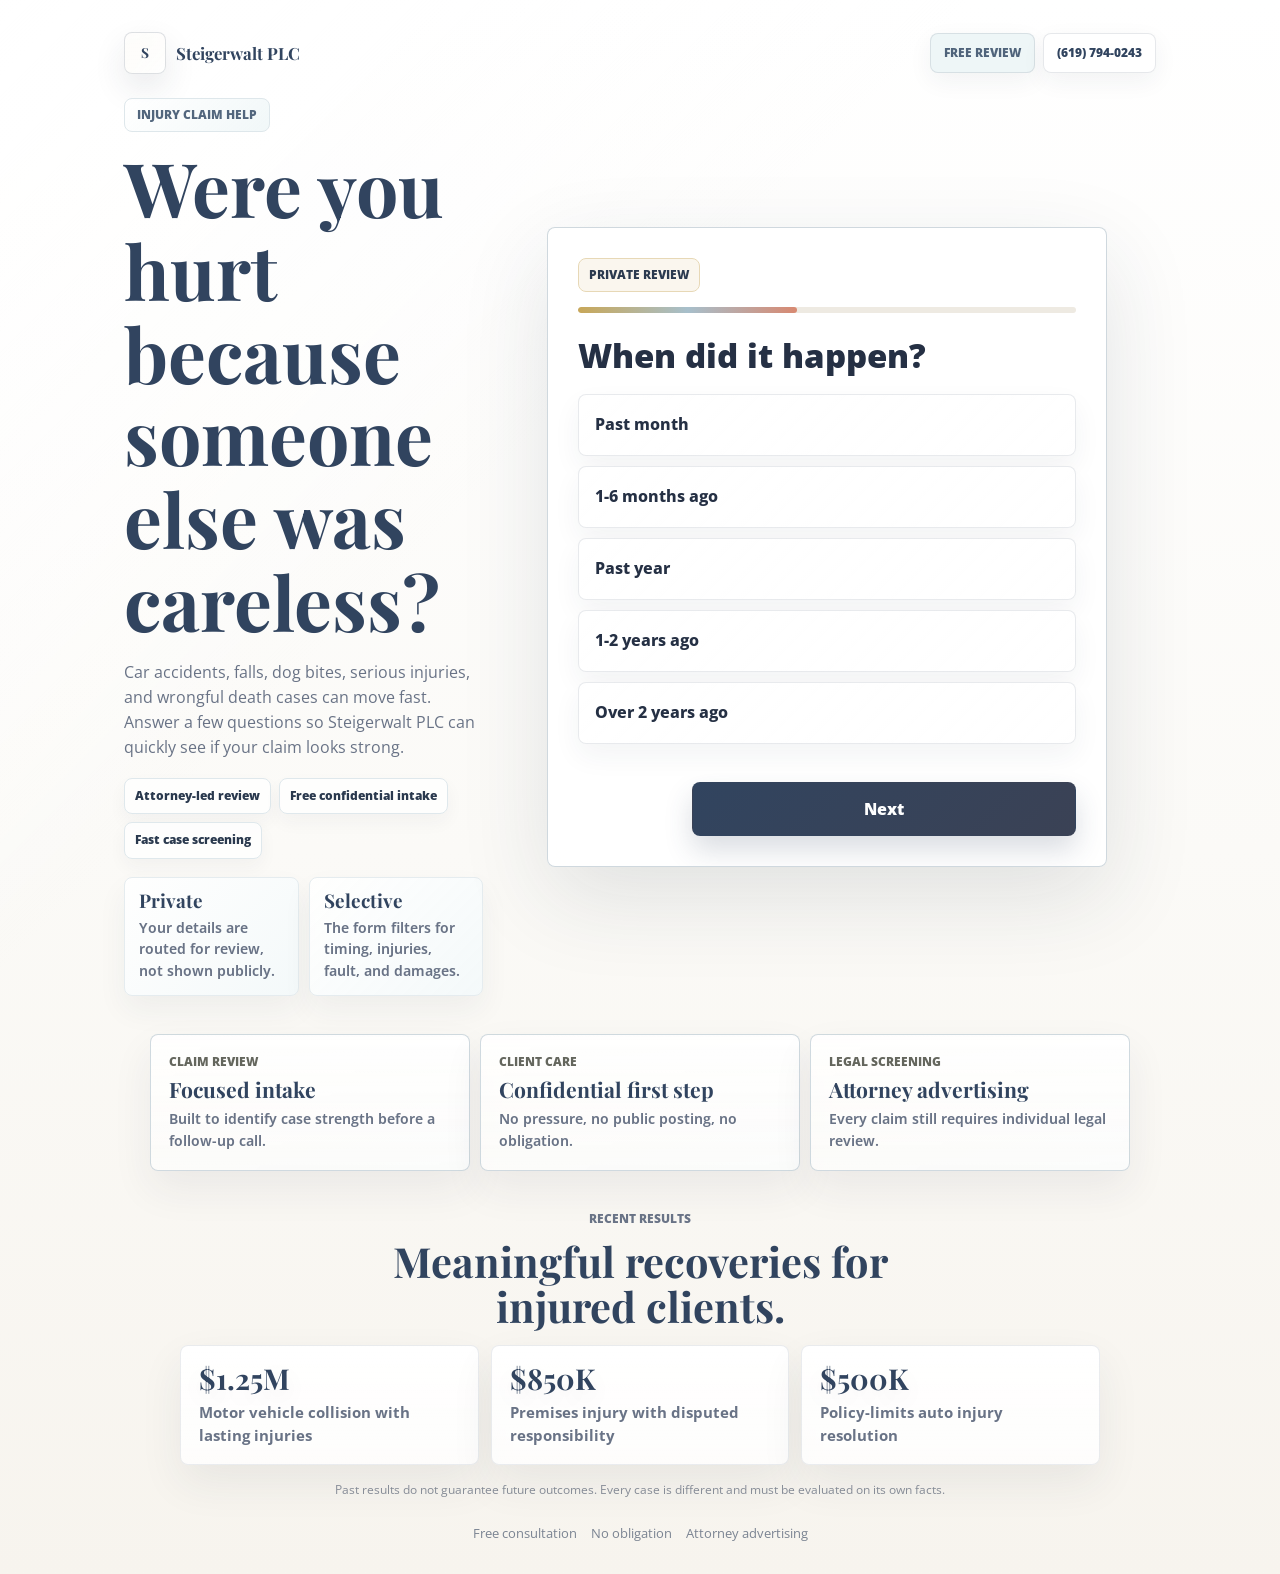
==== commit e3468ef9: "Elevate intake page trust design" ====
--- a/public/injuries/index.html
+++ b/public/injuries/index.html
@@ -18,7 +18,7 @@
           <span class="brand-text">Steigerwalt PLC</span>
         </a>
         <div class="topbar-actions">
-          <span class="beta-badge">Beta preview</span>
+          <span class="beta-badge">Free Review</span>
           <a class="phone-link" href="tel:6197940243">(619) 794-0243</a>
         </div>
       </header>
@@ -27,6 +27,15 @@
           <p class="eyebrow">Injury Claim Help</p>
           <h1>Were you hurt because someone else was careless?</h1>
           <p>Car accidents, falls, dog bites, serious injuries, and wrongful death cases can move fast. Answer a few questions so Steigerwalt PLC can quickly see if your claim looks strong.</p>
+          <div class="trust-row" aria-label="Trust signals">
+            <span>Attorney-led review</span>
+            <span>Free confidential intake</span>
+            <span>Fast case screening</span>
+          </div>
+          <div class="prestige-panel">
+            <div><strong>Private</strong><span>Your details are routed for review, not shown publicly.</span></div>
+            <div><strong>Selective</strong><span>The form filters for timing, injuries, fault, and damages.</span></div>
+          </div>
           <p class="beta-note">Beta preview mode: complete the flow to test the UX and lead scoring. Render deployment will activate database storage and email exports.</p>
         </div>
         <form id="claim-form" class="wizard" novalidate>
@@ -40,6 +49,11 @@
             <button id="submitButton" class="button button-primary" type="submit">Submit</button>
           </div>
         </form>
+      </section>
+      <section class="award-wall" aria-label="Firm trust indicators">
+        <div class="award-card"><span>Claim Review</span><strong>Focused intake</strong><p>Built to identify case strength before a follow-up call.</p></div>
+        <div class="award-card"><span>Client Care</span><strong>Confidential first step</strong><p>No pressure, no public posting, no obligation.</p></div>
+        <div class="award-card"><span>Legal Screening</span><strong>Attorney advertising</strong><p>Every claim still requires individual legal review.</p></div>
       </section>
       <section class="social-proof">
         <div class="social-proof-header"><span>Recent results</span><h2>Meaningful recoveries for injured clients.</h2></div>
--- a/public/styles.css
+++ b/public/styles.css
@@ -8,6 +8,8 @@
   --brand-2: #24364f;
   --accent: #9db7c7;
   --accent-soft: #edf4f6;
+  --gold: #c7a45d;
+  --warm: #d98f7d;
   --success: #2f6b58;
   --danger: #9f4b4b;
   color-scheme: light;
@@ -26,6 +28,7 @@
   margin: 0;
   color: var(--ink);
   background:
+    linear-gradient(135deg, rgba(255, 255, 255, 0.92) 0%, rgba(255, 255, 255, 0) 34%),
     linear-gradient(180deg, #ffffff 0%, var(--bg) 54%, #f7f4ee 100%);
   font-family: "Open Sans", Arial, sans-serif;
   line-height: 1.55;
@@ -82,13 +85,15 @@
   width: 42px;
   height: 42px;
   border: 1px solid color-mix(in srgb, var(--brand) 16%, transparent);
-  border-radius: 50%;
-  background: #fff;
+  border-radius: 8px;
+  background:
+    linear-gradient(145deg, rgba(255, 255, 255, 0.94), rgba(255, 255, 255, 0.74)),
+    linear-gradient(135deg, color-mix(in srgb, var(--gold) 28%, transparent), transparent);
   color: var(--brand);
   font-family: "Playfair Display", Georgia, serif;
   font-size: 0.86rem;
   font-weight: 700;
-  box-shadow: 0 10px 30px rgba(35, 48, 68, 0.08);
+  box-shadow: 0 14px 32px rgba(35, 48, 68, 0.1);
 }
 
 .brand-text {
@@ -108,7 +113,7 @@
   align-items: center;
   justify-content: center;
   border: 1px solid rgba(49, 68, 95, 0.12);
-  border-radius: 999px;
+  border-radius: 8px;
   background: rgba(255, 255, 255, 0.78);
   color: var(--brand);
   font-size: 0.78rem;
@@ -126,7 +131,7 @@
   align-self: center;
   display: grid;
   grid-template-columns: 1fr;
-  gap: 22px;
+  gap: 20px;
   padding: 0 0 30px;
 }
 
@@ -142,12 +147,62 @@
   margin: 0 0 14px;
   padding: 7px 12px;
   border: 1px solid color-mix(in srgb, var(--accent) 38%, #fff);
-  border-radius: 999px;
-  background: rgba(255, 255, 255, 0.72);
+  border-radius: 8px;
+  background:
+    linear-gradient(135deg, rgba(255, 255, 255, 0.84), color-mix(in srgb, var(--accent-soft) 82%, #fff));
   color: color-mix(in srgb, var(--brand) 72%, var(--accent));
   font-size: 0.73rem;
   font-weight: 800;
   text-transform: uppercase;
+}
+
+.trust-row {
+  display: flex;
+  flex-wrap: wrap;
+  gap: 8px;
+  margin-top: 18px;
+}
+
+.trust-row span {
+  padding: 8px 10px;
+  border: 1px solid color-mix(in srgb, var(--accent) 36%, #fff);
+  border-radius: 8px;
+  background: rgba(255, 255, 255, 0.78);
+  color: color-mix(in srgb, var(--brand) 78%, #111);
+  font-size: 0.76rem;
+  font-weight: 850;
+  box-shadow: 0 8px 18px rgba(37, 48, 68, 0.045);
+}
+
+.prestige-panel {
+  display: grid;
+  gap: 10px;
+  margin-top: 18px;
+}
+
+.prestige-panel div {
+  padding: 14px;
+  border: 1px solid color-mix(in srgb, var(--accent) 30%, #fff);
+  border-radius: 8px;
+  background:
+    linear-gradient(135deg, rgba(255, 255, 255, 0.92), color-mix(in srgb, var(--accent-soft) 65%, #fff));
+  box-shadow: 0 14px 30px rgba(37, 48, 68, 0.055);
+}
+
+.prestige-panel strong {
+  display: block;
+  color: var(--brand);
+  font-family: "Playfair Display", Georgia, serif;
+  font-size: 1.18rem;
+  line-height: 1;
+}
+
+.prestige-panel span {
+  display: block;
+  margin-top: 6px;
+  color: var(--muted);
+  font-size: 0.86rem;
+  font-weight: 650;
 }
 
 h1,
@@ -165,7 +220,7 @@
   font-weight: 700;
 }
 
-.hero-copy p:last-child {
+.hero-copy > p:not(.eyebrow):not(.beta-note) {
   max-width: 650px;
   margin: 18px auto 0;
   color: var(--muted);
@@ -195,9 +250,9 @@
   max-width: 620px;
   margin: 0 auto;
   background: rgba(255, 255, 255, 0.9);
-  border: 1px solid rgba(49, 68, 95, 0.1);
-  border-radius: 24px;
-  box-shadow: 0 26px 80px rgba(37, 48, 68, 0.09);
+  border: 1px solid color-mix(in srgb, var(--accent) 26%, rgba(49, 68, 95, 0.16));
+  border-radius: 8px;
+  box-shadow: 0 30px 90px rgba(37, 48, 68, 0.12);
   backdrop-filter: blur(12px);
 }
 
@@ -216,7 +271,7 @@
   display: block;
   padding: 17px;
   border: 1px solid rgba(49, 68, 95, 0.1);
-  border-radius: 18px;
+  border-radius: 8px;
   background: #fff;
   font-weight: 800;
   box-shadow: 0 10px 26px rgba(37, 48, 68, 0.04);
@@ -234,6 +289,23 @@
   padding: 22px;
   display: flex;
   flex-direction: column;
+  position: relative;
+  overflow: hidden;
+}
+
+.wizard::before {
+  content: "Private Review";
+  display: inline-flex;
+  width: fit-content;
+  margin-bottom: 15px;
+  padding: 7px 10px;
+  border: 1px solid color-mix(in srgb, var(--gold) 44%, #fff);
+  border-radius: 8px;
+  background: color-mix(in srgb, var(--gold) 10%, #fff);
+  color: color-mix(in srgb, var(--brand) 80%, #111);
+  font-size: 0.72rem;
+  font-weight: 900;
+  text-transform: uppercase;
 }
 
 .progress-line {
@@ -250,7 +322,7 @@
   height: 6px;
   overflow: hidden;
   background: #eeeae2;
-  border-radius: 999px;
+  border-radius: 8px;
 }
 
 .progress-track span {
@@ -258,6 +330,7 @@
   width: 10%;
   height: 100%;
   background: var(--accent);
+  background: linear-gradient(90deg, var(--gold), var(--accent), var(--warm));
   border-radius: inherit;
   transition: width 180ms ease;
 }
@@ -295,20 +368,22 @@
   min-height: 62px;
   padding: 15px 16px;
   border: 1px solid rgba(49, 68, 95, 0.11);
-  border-radius: 18px;
-  background: #fff;
+  border-radius: 8px;
+  background:
+    linear-gradient(135deg, rgba(255, 255, 255, 0.98), rgba(255, 255, 255, 0.88));
   color: var(--ink);
   font-weight: 750;
   text-align: left;
   cursor: pointer;
-  box-shadow: 0 10px 24px rgba(37, 48, 68, 0.045);
+  box-shadow: 0 12px 28px rgba(37, 48, 68, 0.055);
   transition: border-color 140ms ease, background 140ms ease, color 140ms ease, transform 140ms ease, box-shadow 140ms ease;
 }
 
 .choice-list button:hover,
 .choice-list button.is-selected {
   border-color: color-mix(in srgb, var(--accent) 68%, var(--brand));
-  background: var(--accent-soft);
+  background:
+    linear-gradient(135deg, color-mix(in srgb, var(--accent-soft) 90%, #fff), #fff);
   color: var(--brand);
   transform: translateY(-1px);
   box-shadow: 0 14px 28px rgba(37, 48, 68, 0.07);
@@ -333,7 +408,7 @@
 textarea {
   width: 100%;
   border: 1px solid rgba(49, 68, 95, 0.14);
-  border-radius: 16px;
+  border-radius: 8px;
   background: #fff;
   color: var(--ink);
   font-weight: 650;
@@ -381,7 +456,7 @@
   padding: 16px;
   background: var(--accent-soft);
   border: 1px solid color-mix(in srgb, var(--accent) 36%, #fff);
-  border-radius: 18px;
+  border-radius: 8px;
 }
 
 .result-box span {
@@ -428,7 +503,7 @@
 .button {
   min-height: 54px;
   border: 1px solid transparent;
-  border-radius: 999px;
+  border-radius: 8px;
   font-weight: 850;
   cursor: pointer;
   transition: transform 140ms ease, background 140ms ease, box-shadow 140ms ease;
@@ -439,7 +514,8 @@
 }
 
 .button-primary {
-  background: var(--brand);
+  background:
+    linear-gradient(135deg, var(--brand), color-mix(in srgb, var(--brand-2) 88%, var(--warm)));
   color: #fff;
   box-shadow: 0 14px 28px color-mix(in srgb, var(--brand) 18%, transparent);
 }
@@ -481,8 +557,50 @@
 .social-proof {
   width: 100%;
   max-width: 920px;
+  margin: 10px auto 0;
+  padding: 24px 0 2px;
+}
+
+.award-wall {
+  width: 100%;
+  max-width: 980px;
   margin: 8px auto 0;
-  padding: 24px 0 2px;
+  display: grid;
+  gap: 10px;
+}
+
+.award-card {
+  padding: 18px;
+  border: 1px solid color-mix(in srgb, var(--accent) 34%, rgba(49, 68, 95, 0.12));
+  border-radius: 8px;
+  background:
+    linear-gradient(180deg, rgba(255, 255, 255, 0.94), rgba(255, 255, 255, 0.78)),
+    linear-gradient(135deg, color-mix(in srgb, var(--gold) 13%, transparent), color-mix(in srgb, var(--accent) 14%, transparent));
+  box-shadow: 0 18px 42px rgba(37, 48, 68, 0.07);
+}
+
+.award-card span {
+  display: block;
+  color: color-mix(in srgb, var(--brand) 66%, var(--gold));
+  font-size: 0.72rem;
+  font-weight: 900;
+  text-transform: uppercase;
+}
+
+.award-card strong {
+  display: block;
+  margin-top: 7px;
+  color: var(--brand);
+  font-family: "Playfair Display", Georgia, serif;
+  font-size: 1.32rem;
+  line-height: 1.05;
+}
+
+.award-card p {
+  margin: 8px 0 0;
+  color: var(--muted);
+  font-size: 0.88rem;
+  font-weight: 650;
 }
 
 .social-proof-header {
@@ -512,14 +630,16 @@
 .settlement-card {
   padding: 18px;
   border: 1px solid rgba(49, 68, 95, 0.1);
-  border-radius: 20px;
-  background: rgba(255, 255, 255, 0.84);
-  box-shadow: 0 14px 36px rgba(37, 48, 68, 0.06);
+  border-radius: 8px;
+  background:
+    linear-gradient(180deg, rgba(255, 255, 255, 0.96), rgba(255, 255, 255, 0.8));
+  box-shadow: 0 18px 44px rgba(37, 48, 68, 0.075);
 }
 
 .settlement-card strong {
   display: block;
   color: var(--brand);
+  text-shadow: 0 8px 24px rgba(37, 48, 68, 0.08);
   font-family: "Playfair Display", Georgia, serif;
   font-size: 1.8rem;
   line-height: 1;
@@ -547,6 +667,8 @@
   --brand-2: #253851;
   --accent: #a7bfcb;
   --accent-soft: #eef6f7;
+  --gold: #c8a758;
+  --warm: #d88971;
 }
 
 .theme-meso {
@@ -555,6 +677,8 @@
   --brand-2: #2c403c;
   --accent: #c9b48f;
   --accent-soft: #f7f1e7;
+  --gold: #c79d4e;
+  --warm: #b77f61;
 }
 
 .theme-harassment {
@@ -563,6 +687,8 @@
   --brand-2: #46353f;
   --accent: #d6a7a0;
   --accent-soft: #faeeee;
+  --gold: #c6a35e;
+  --warm: #d88f98;
 }
 
 .theme-sma {
@@ -571,6 +697,8 @@
   --brand-2: #343a52;
   --accent: #b8c4e6;
   --accent-soft: #f0f3fb;
+  --gold: #c5a663;
+  --warm: #cf8d84;
 }
 
 .theme-detention {
@@ -579,6 +707,8 @@
   --brand-2: #24414b;
   --accent: #9bcfc5;
   --accent-soft: #edf8f6;
+  --gold: #c4a65b;
+  --warm: #d49377;
 }
 
 @media (min-width: 780px) {
@@ -598,7 +728,7 @@
   }
 
   h1,
-  .hero-copy p:last-child {
+  .hero-copy > p:not(.eyebrow):not(.beta-note) {
     margin-left: 0;
     margin-right: 0;
   }
@@ -608,7 +738,12 @@
     padding: 30px;
   }
 
-  .result-grid {
+  .prestige-panel {
+    grid-template-columns: repeat(2, 1fr);
+  }
+
+  .result-grid,
+  .award-wall {
     grid-template-columns: repeat(3, 1fr);
   }
 }
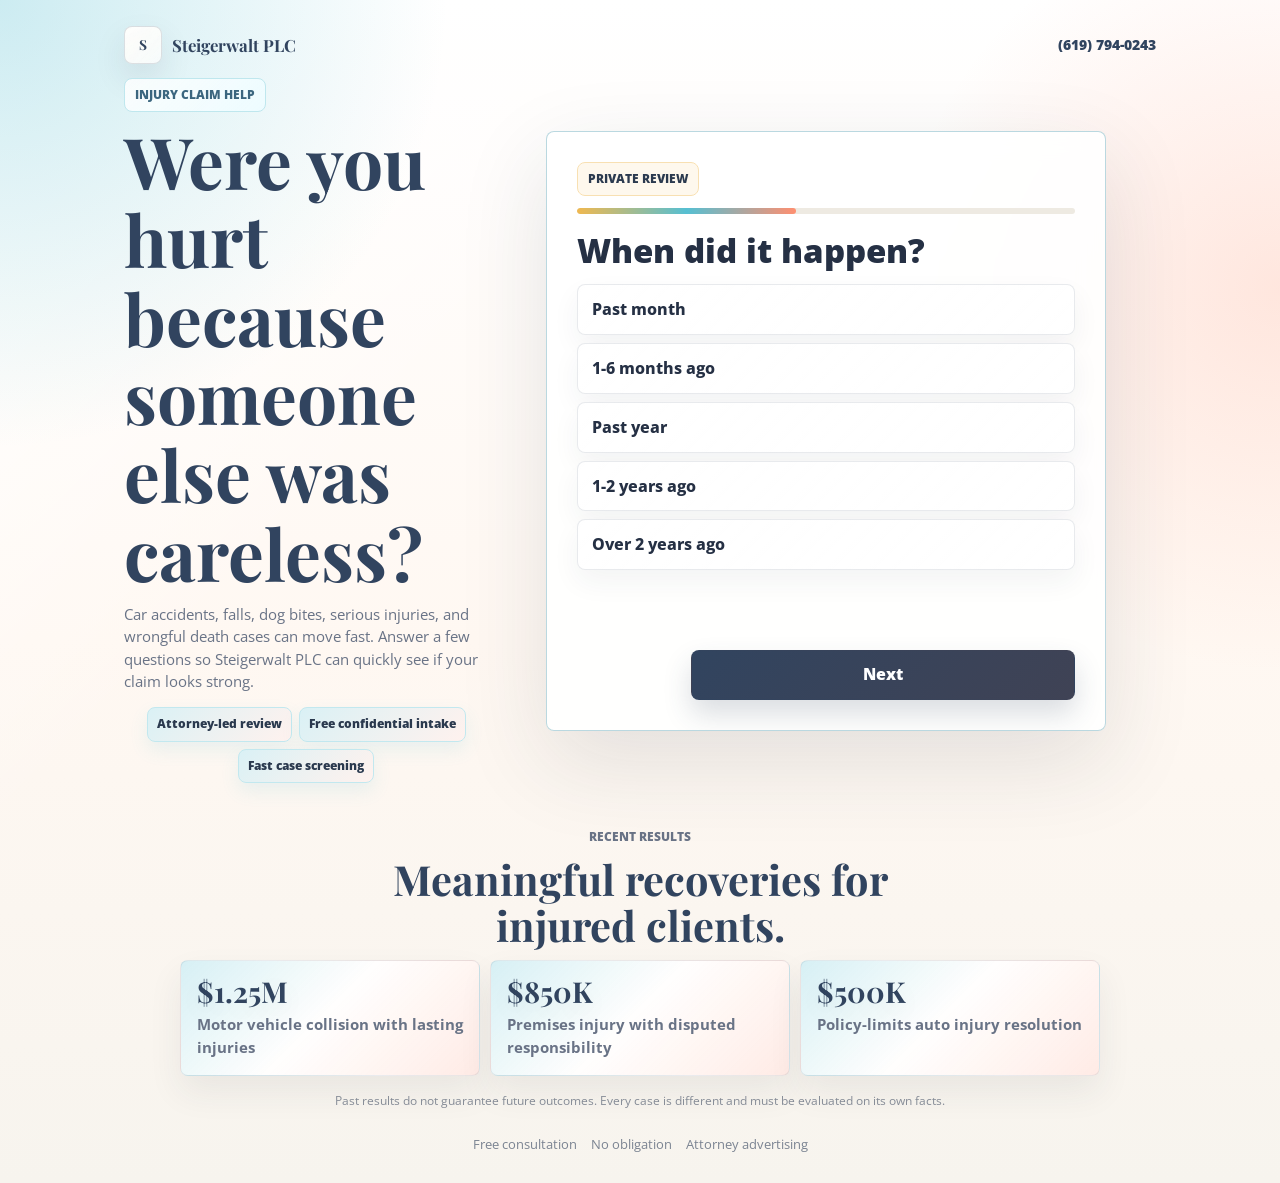
==== commit aa004a7b: "Tighten mobile layout and brighten themes" ====
--- a/public/injuries/index.html
+++ b/public/injuries/index.html
@@ -18,7 +18,6 @@
           <span class="brand-text">Steigerwalt PLC</span>
         </a>
         <div class="topbar-actions">
-          <span class="beta-badge">Free Review</span>
           <a class="phone-link" href="tel:6197940243">(619) 794-0243</a>
         </div>
       </header>
@@ -31,10 +30,6 @@
             <span>Attorney-led review</span>
             <span>Free confidential intake</span>
             <span>Fast case screening</span>
-          </div>
-          <div class="prestige-panel">
-            <div><strong>Private</strong><span>Your details are routed for review, not shown publicly.</span></div>
-            <div><strong>Selective</strong><span>The form filters for timing, injuries, fault, and damages.</span></div>
           </div>
           <p class="beta-note">Beta preview mode: complete the flow to test the UX and lead scoring. Render deployment will activate database storage and email exports.</p>
         </div>
@@ -49,11 +44,6 @@
             <button id="submitButton" class="button button-primary" type="submit">Submit</button>
           </div>
         </form>
-      </section>
-      <section class="award-wall" aria-label="Firm trust indicators">
-        <div class="award-card"><span>Claim Review</span><strong>Focused intake</strong><p>Built to identify case strength before a follow-up call.</p></div>
-        <div class="award-card"><span>Client Care</span><strong>Confidential first step</strong><p>No pressure, no public posting, no obligation.</p></div>
-        <div class="award-card"><span>Legal Screening</span><strong>Attorney advertising</strong><p>Every claim still requires individual legal review.</p></div>
       </section>
       <section class="social-proof">
         <div class="social-proof-header"><span>Recent results</span><h2>Meaningful recoveries for injured clients.</h2></div>
--- a/public/styles.css
+++ b/public/styles.css
@@ -28,7 +28,9 @@
   margin: 0;
   color: var(--ink);
   background:
-    linear-gradient(135deg, rgba(255, 255, 255, 0.92) 0%, rgba(255, 255, 255, 0) 34%),
+    radial-gradient(circle at top left, color-mix(in srgb, var(--accent) 30%, transparent) 0, transparent 28rem),
+    radial-gradient(circle at right 18rem, color-mix(in srgb, var(--warm) 20%, transparent) 0, transparent 24rem),
+    linear-gradient(135deg, rgba(255, 255, 255, 0.9) 0%, rgba(255, 255, 255, 0) 34%),
     linear-gradient(180deg, #ffffff 0%, var(--bg) 54%, #f7f4ee 100%);
   font-family: "Open Sans", Arial, sans-serif;
   line-height: 1.55;
@@ -51,7 +53,7 @@
   width: min(1120px, 100%);
   min-height: 100vh;
   margin: 0 auto;
-  padding: 18px 18px 20px;
+  padding: 14px 14px 18px;
   display: grid;
   grid-template-rows: auto 1fr auto;
 }
@@ -60,15 +62,15 @@
   display: flex;
   align-items: center;
   justify-content: space-between;
-  gap: 14px;
-  padding: 4px 0 24px;
+  gap: 12px;
+  padding: 2px 0 14px;
 }
 
 .topbar-actions {
   display: flex;
   align-items: center;
   justify-content: flex-end;
-  gap: 8px;
+  gap: 0;
   flex-wrap: wrap;
 }
 
@@ -82,8 +84,8 @@
 .brand-mark {
   display: grid;
   place-items: center;
-  width: 42px;
-  height: 42px;
+  width: 38px;
+  height: 38px;
   border: 1px solid color-mix(in srgb, var(--brand) 16%, transparent);
   border-radius: 8px;
   background:
@@ -104,21 +106,20 @@
   white-space: nowrap;
 }
 
-.beta-badge,
 .phone-link,
 .home-link {
-  min-height: 38px;
-  padding: 9px 13px;
+  min-height: 0;
+  padding: 0;
   display: inline-flex;
   align-items: center;
   justify-content: center;
-  border: 1px solid rgba(49, 68, 95, 0.12);
-  border-radius: 8px;
-  background: rgba(255, 255, 255, 0.78);
-  color: var(--brand);
-  font-size: 0.78rem;
-  font-weight: 800;
-  box-shadow: 0 8px 24px rgba(35, 48, 68, 0.06);
+  border: 0;
+  border-radius: 0;
+  background: transparent;
+  color: var(--brand);
+  font-size: 0.88rem;
+  font-weight: 900;
+  box-shadow: none;
 }
 
 .beta-badge {
@@ -131,8 +132,8 @@
   align-self: center;
   display: grid;
   grid-template-columns: 1fr;
-  gap: 20px;
-  padding: 0 0 30px;
+  gap: 14px;
+  padding: 0 0 22px;
 }
 
 .hero-copy {
@@ -144,8 +145,8 @@
 .eyebrow {
   display: inline-flex;
   width: fit-content;
-  margin: 0 0 14px;
-  padding: 7px 12px;
+  margin: 0 0 10px;
+  padding: 7px 10px;
   border: 1px solid color-mix(in srgb, var(--accent) 38%, #fff);
   border-radius: 8px;
   background:
@@ -159,50 +160,21 @@
 .trust-row {
   display: flex;
   flex-wrap: wrap;
-  gap: 8px;
-  margin-top: 18px;
+  justify-content: center;
+  gap: 7px;
+  margin-top: 13px;
 }
 
 .trust-row span {
-  padding: 8px 10px;
+  padding: 7px 9px;
   border: 1px solid color-mix(in srgb, var(--accent) 36%, #fff);
   border-radius: 8px;
-  background: rgba(255, 255, 255, 0.78);
+  background:
+    linear-gradient(135deg, color-mix(in srgb, var(--accent) 22%, #fff), color-mix(in srgb, var(--warm) 12%, #fff));
   color: color-mix(in srgb, var(--brand) 78%, #111);
   font-size: 0.76rem;
   font-weight: 850;
-  box-shadow: 0 8px 18px rgba(37, 48, 68, 0.045);
-}
-
-.prestige-panel {
-  display: grid;
-  gap: 10px;
-  margin-top: 18px;
-}
-
-.prestige-panel div {
-  padding: 14px;
-  border: 1px solid color-mix(in srgb, var(--accent) 30%, #fff);
-  border-radius: 8px;
-  background:
-    linear-gradient(135deg, rgba(255, 255, 255, 0.92), color-mix(in srgb, var(--accent-soft) 65%, #fff));
-  box-shadow: 0 14px 30px rgba(37, 48, 68, 0.055);
-}
-
-.prestige-panel strong {
-  display: block;
-  color: var(--brand);
-  font-family: "Playfair Display", Georgia, serif;
-  font-size: 1.18rem;
-  line-height: 1;
-}
-
-.prestige-panel span {
-  display: block;
-  margin-top: 6px;
-  color: var(--muted);
-  font-size: 0.86rem;
-  font-weight: 650;
+  box-shadow: 0 8px 18px color-mix(in srgb, var(--accent) 12%, transparent);
 }
 
 h1,
@@ -216,15 +188,16 @@
   max-width: 680px;
   margin: 0 auto;
   font-family: "Playfair Display", Georgia, serif;
-  font-size: clamp(2.35rem, 10vw, 4.7rem);
+  font-size: clamp(1.88rem, 7.7vw, 4.45rem);
   font-weight: 700;
 }
 
 .hero-copy > p:not(.eyebrow):not(.beta-note) {
   max-width: 650px;
-  margin: 18px auto 0;
+  margin: 12px auto 0;
   color: var(--muted);
-  font-size: 1rem;
+  font-size: 0.96rem;
+  line-height: 1.46;
 }
 
 .beta-note {
@@ -285,8 +258,8 @@
 }
 
 .wizard {
-  min-height: 600px;
-  padding: 22px;
+  min-height: 520px;
+  padding: 18px;
   display: flex;
   flex-direction: column;
   position: relative;
@@ -297,7 +270,7 @@
   content: "Private Review";
   display: inline-flex;
   width: fit-content;
-  margin-bottom: 15px;
+  margin-bottom: 12px;
   padding: 7px 10px;
   border: 1px solid color-mix(in srgb, var(--gold) 44%, #fff);
   border-radius: 8px;
@@ -311,7 +284,7 @@
 .progress-line {
   display: grid;
   gap: 0;
-  margin-bottom: 24px;
+  margin-bottom: 18px;
 }
 
 .progress-line > span {
@@ -345,7 +318,7 @@
 }
 
 .wizard-step h2 {
-  margin-bottom: 18px;
+  margin-bottom: 14px;
   color: var(--ink);
   font-size: clamp(1.45rem, 7vw, 2.05rem);
   font-weight: 800;
@@ -360,13 +333,13 @@
 
 .choice-list {
   display: grid;
-  gap: 10px;
+  gap: 8px;
 }
 
 .choice-list button {
   width: 100%;
-  min-height: 62px;
-  padding: 15px 16px;
+  min-height: 50px;
+  padding: 12px 14px;
   border: 1px solid rgba(49, 68, 95, 0.11);
   border-radius: 8px;
   background:
@@ -501,7 +474,7 @@
 }
 
 .button {
-  min-height: 54px;
+  min-height: 50px;
   border: 1px solid transparent;
   border-radius: 8px;
   font-weight: 850;
@@ -557,55 +530,13 @@
 .social-proof {
   width: 100%;
   max-width: 920px;
-  margin: 10px auto 0;
-  padding: 24px 0 2px;
-}
-
-.award-wall {
-  width: 100%;
-  max-width: 980px;
-  margin: 8px auto 0;
-  display: grid;
-  gap: 10px;
-}
-
-.award-card {
-  padding: 18px;
-  border: 1px solid color-mix(in srgb, var(--accent) 34%, rgba(49, 68, 95, 0.12));
-  border-radius: 8px;
-  background:
-    linear-gradient(180deg, rgba(255, 255, 255, 0.94), rgba(255, 255, 255, 0.78)),
-    linear-gradient(135deg, color-mix(in srgb, var(--gold) 13%, transparent), color-mix(in srgb, var(--accent) 14%, transparent));
-  box-shadow: 0 18px 42px rgba(37, 48, 68, 0.07);
-}
-
-.award-card span {
-  display: block;
-  color: color-mix(in srgb, var(--brand) 66%, var(--gold));
-  font-size: 0.72rem;
-  font-weight: 900;
-  text-transform: uppercase;
-}
-
-.award-card strong {
-  display: block;
-  margin-top: 7px;
-  color: var(--brand);
-  font-family: "Playfair Display", Georgia, serif;
-  font-size: 1.32rem;
-  line-height: 1.05;
-}
-
-.award-card p {
-  margin: 8px 0 0;
-  color: var(--muted);
-  font-size: 0.88rem;
-  font-weight: 650;
+  margin: 0 auto;
+  padding: 18px 0 2px;
 }
 
 .social-proof-header {
   max-width: 620px;
-  margin: 0 auto 16px;
+  margin: 0 auto 12px;
   text-align: center;
 }
 
@@ -624,16 +555,16 @@
 
 .result-grid {
   display: grid;
-  gap: 12px;
+  gap: 10px;
 }
 
 .settlement-card {
-  padding: 18px;
+  padding: 16px;
   border: 1px solid rgba(49, 68, 95, 0.1);
   border-radius: 8px;
   background:
-    linear-gradient(180deg, rgba(255, 255, 255, 0.96), rgba(255, 255, 255, 0.8));
-  box-shadow: 0 18px 44px rgba(37, 48, 68, 0.075);
+    linear-gradient(135deg, color-mix(in srgb, var(--accent) 24%, #fff), rgba(255, 255, 255, 0.88) 48%, color-mix(in srgb, var(--warm) 18%, #fff));
+  box-shadow: 0 16px 34px rgba(37, 48, 68, 0.075);
 }
 
 .settlement-card strong {
@@ -662,64 +593,64 @@
 }
 
 .theme-injuries {
-  --bg: #fbfaf7;
+  --bg: #fff8f2;
   --brand: #31445f;
   --brand-2: #253851;
-  --accent: #a7bfcb;
-  --accent-soft: #eef6f7;
-  --gold: #c8a758;
-  --warm: #d88971;
+  --accent: #56bfd2;
+  --accent-soft: #e9fbff;
+  --gold: #f0b84f;
+  --warm: #ff8f70;
 }
 
 .theme-meso {
-  --bg: #fbfaf5;
+  --bg: #fff9ee;
   --brand: #38524d;
   --brand-2: #2c403c;
-  --accent: #c9b48f;
-  --accent-soft: #f7f1e7;
-  --gold: #c79d4e;
-  --warm: #b77f61;
+  --accent: #d7b25a;
+  --accent-soft: #fff6dd;
+  --gold: #e5a83a;
+  --warm: #e4825c;
 }
 
 .theme-harassment {
-  --bg: #fcf8f7;
+  --bg: #fff7fb;
   --brand: #5c4654;
   --brand-2: #46353f;
-  --accent: #d6a7a0;
-  --accent-soft: #faeeee;
-  --gold: #c6a35e;
-  --warm: #d88f98;
+  --accent: #e77fad;
+  --accent-soft: #fff0f6;
+  --gold: #e5b94e;
+  --warm: #ff7d88;
 }
 
 .theme-sma {
-  --bg: #f9f9fd;
+  --bg: #f7f8ff;
   --brand: #424a69;
   --brand-2: #343a52;
-  --accent: #b8c4e6;
-  --accent-soft: #f0f3fb;
-  --gold: #c5a663;
-  --warm: #cf8d84;
+  --accent: #7f9cff;
+  --accent-soft: #eef2ff;
+  --gold: #efb84d;
+  --warm: #ee7fc0;
 }
 
 .theme-detention {
-  --bg: #f8fbfa;
+  --bg: #f3fffc;
   --brand: #2f5360;
   --brand-2: #24414b;
-  --accent: #9bcfc5;
-  --accent-soft: #edf8f6;
-  --gold: #c4a65b;
-  --warm: #d49377;
+  --accent: #39c7b5;
+  --accent-soft: #e9fffb;
+  --gold: #e8b649;
+  --warm: #ff9275;
 }
 
 @media (min-width: 780px) {
   .page-shell {
-    padding: 28px clamp(26px, 4vw, 44px) 24px;
+    padding: 24px clamp(26px, 4vw, 44px) 22px;
   }
 
   .hero-card {
     grid-template-columns: minmax(0, 0.88fr) minmax(420px, 560px);
     align-items: center;
-    gap: clamp(34px, 5vw, 64px);
+    gap: clamp(28px, 5vw, 58px);
   }
 
   .hero-copy {
@@ -734,33 +665,28 @@
   }
 
   .wizard {
-    min-height: 640px;
+    min-height: 600px;
     padding: 30px;
   }
 
-  .prestige-panel {
-    grid-template-columns: repeat(2, 1fr);
-  }
-
-  .result-grid,
-  .award-wall {
+  .result-grid {
     grid-template-columns: repeat(3, 1fr);
   }
 }
 
 @media (max-width: 560px) {
   .page-shell {
-    padding: 14px 14px 18px;
+    padding: 12px 12px 16px;
   }
 
   .topbar {
-    align-items: flex-start;
-    flex-direction: column;
-    padding-bottom: 20px;
+    align-items: center;
+    flex-direction: row;
+    padding-bottom: 12px;
   }
 
   .topbar-actions {
-    width: 100%;
+    width: auto;
   }
 
   .brand-text {
@@ -768,13 +694,12 @@
   }
 
   .phone-link,
-  .home-link,
-  .beta-badge {
-    flex: 1 1 auto;
+  .home-link {
+    flex: 0 0 auto;
   }
 
   .wizard {
-    min-height: 600px;
+    min-height: 510px;
   }
 
   .wizard-actions {
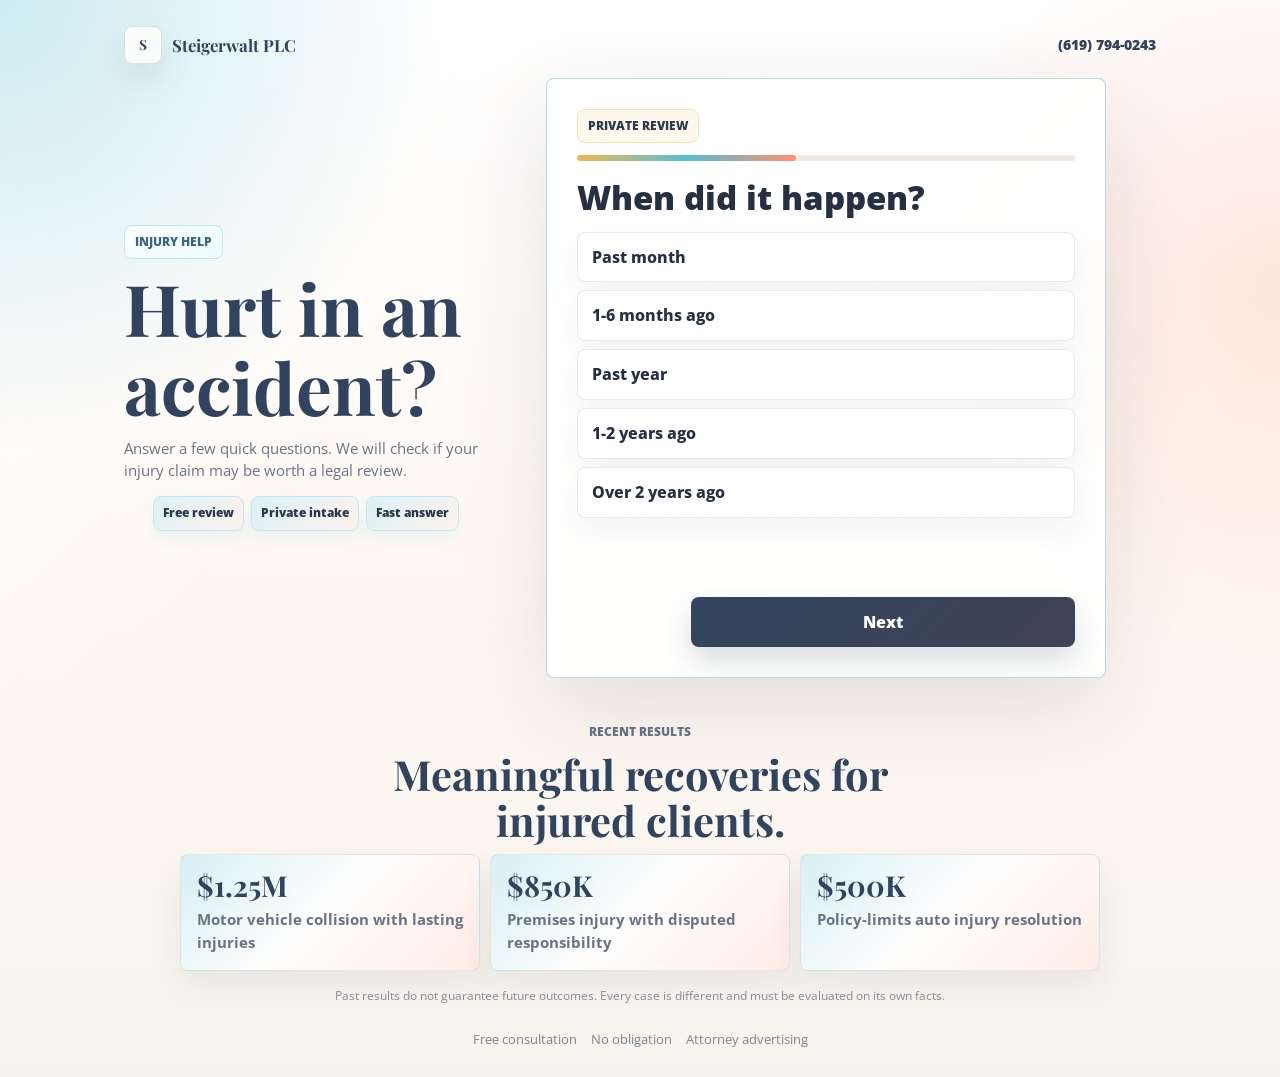
==== commit c9c58d32: "Simplify hero messaging" ====
--- a/public/injuries/index.html
+++ b/public/injuries/index.html
@@ -23,13 +23,13 @@
       </header>
       <section class="hero-card">
         <div class="hero-copy">
-          <p class="eyebrow">Injury Claim Help</p>
-          <h1>Were you hurt because someone else was careless?</h1>
-          <p>Car accidents, falls, dog bites, serious injuries, and wrongful death cases can move fast. Answer a few questions so Steigerwalt PLC can quickly see if your claim looks strong.</p>
+          <p class="eyebrow">Injury Help</p>
+          <h1>Hurt in an accident?</h1>
+          <p>Answer a few quick questions. We will check if your injury claim may be worth a legal review.</p>
           <div class="trust-row" aria-label="Trust signals">
-            <span>Attorney-led review</span>
-            <span>Free confidential intake</span>
-            <span>Fast case screening</span>
+            <span>Free review</span>
+            <span>Private intake</span>
+            <span>Fast answer</span>
           </div>
           <p class="beta-note">Beta preview mode: complete the flow to test the UX and lead scoring. Render deployment will activate database storage and email exports.</p>
         </div>
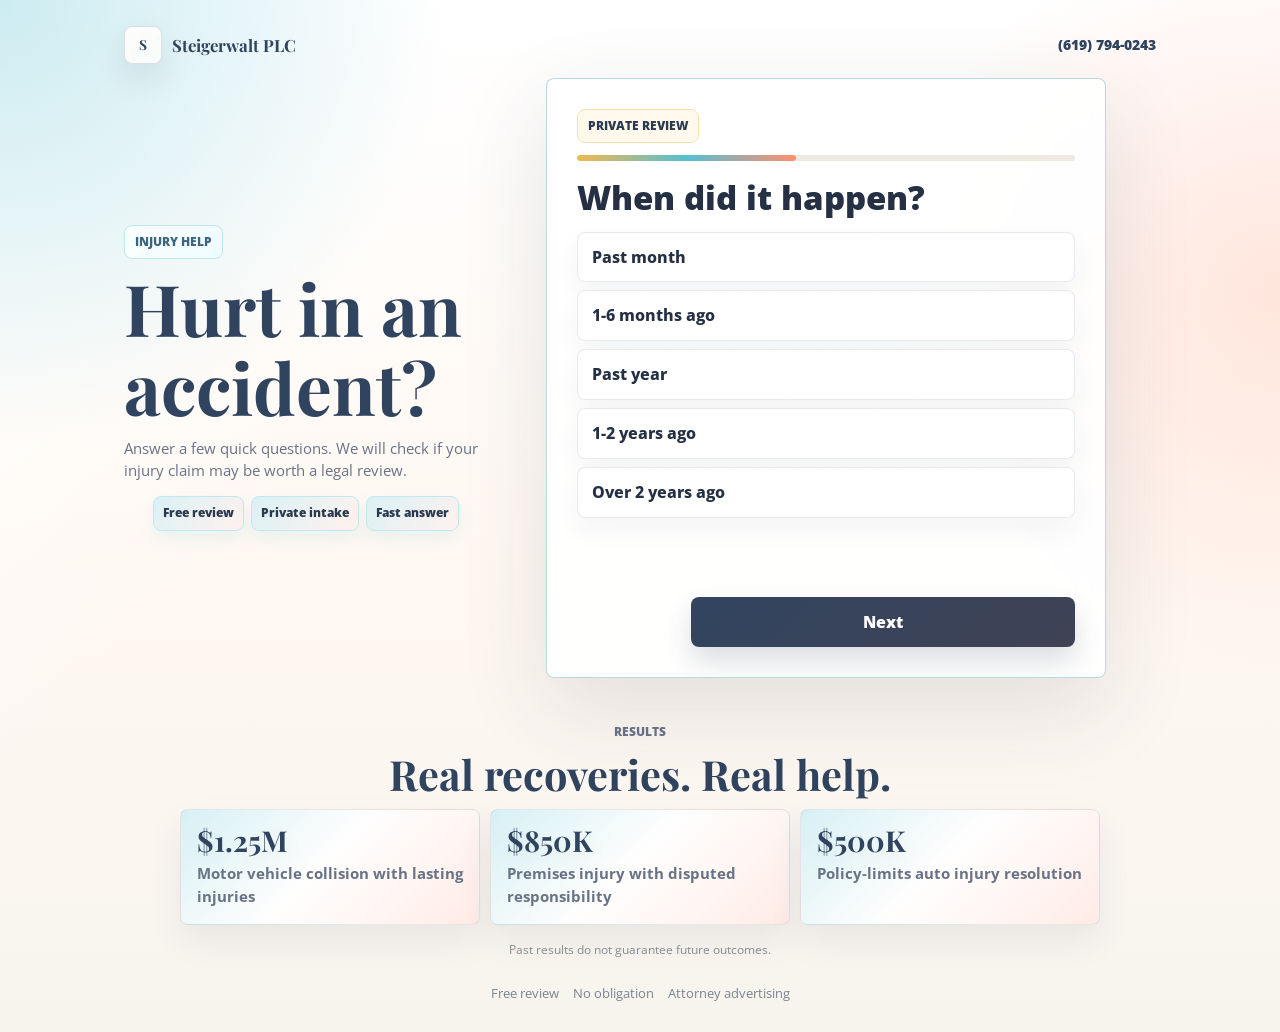
==== commit 2915f1b4: "Apply concise messaging across intake pages" ====
--- a/public/injuries/index.html
+++ b/public/injuries/index.html
@@ -31,12 +31,12 @@
             <span>Private intake</span>
             <span>Fast answer</span>
           </div>
-          <p class="beta-note">Beta preview mode: complete the flow to test the UX and lead scoring. Render deployment will activate database storage and email exports.</p>
+          <p class="beta-note">Preview mode. The live site saves and emails leads.</p>
         </div>
         <form id="claim-form" class="wizard" novalidate>
           <div class="progress-line"><span id="stepCount"></span><div class="progress-track"><span id="progressBar"></span></div></div>
           <section id="stepMount" class="wizard-step is-active"></section>
-          <div id="resultBox" class="result-box" hidden><span>Lead qualification</span><strong id="resultTitle"></strong><p id="resultDetail"></p></div>
+          <div id="resultBox" class="result-box" hidden><span>Review</span><strong id="resultTitle"></strong><p id="resultDetail"></p></div>
           <p id="formStatus" class="form-status" role="status"></p>
           <div class="wizard-actions">
             <button id="backButton" class="button button-secondary" type="button">Back</button>
@@ -46,22 +46,22 @@
         </form>
       </section>
       <section class="social-proof">
-        <div class="social-proof-header"><span>Recent results</span><h2>Meaningful recoveries for injured clients.</h2></div>
+        <div class="social-proof-header"><span>Results</span><h2>Real recoveries. Real help.</h2></div>
         <div class="result-grid">
           <div class="settlement-card"><strong>$1.25M</strong><span>Motor vehicle collision with lasting injuries</span></div>
           <div class="settlement-card"><strong>$850K</strong><span>Premises injury with disputed responsibility</span></div>
           <div class="settlement-card"><strong>$500K</strong><span>Policy-limits auto injury resolution</span></div>
         </div>
-        <p class="proof-disclaimer">Past results do not guarantee future outcomes. Every case is different and must be evaluated on its own facts.</p>
+        <p class="proof-disclaimer">Past results do not guarantee future outcomes.</p>
       </section>
-      <footer class="site-footer"><span>Free consultation</span><span>No obligation</span><span>Attorney advertising</span></footer>
+      <footer class="site-footer"><span>Free review</span><span>No obligation</span><span>Attorney advertising</span></footer>
     </main>
     <script>
       window.INTAKE_CONFIG = {
         category: "Injuries / Car Accidents / Wrongful Death",
         thresholds: { strong: 70, review: 42 },
-        resultHint: "Treatment, fault, timing, and damages determine whether this should be prioritized.",
-        consent: "By submitting, you agree Steigerwalt PLC may call or text you about your request. Submitting does not create an attorney-client relationship.",
+        resultHint: "Timing, injuries, and fault matter.",
+        consent: "I agree Steigerwalt PLC may call or text me. This does not create an attorney-client relationship.",
         steps: [
           { type: "choice", name: "accidentDate", title: "When did it happen?", options: [
             { label: "Past month", value: "In the past month", score: 15 },
